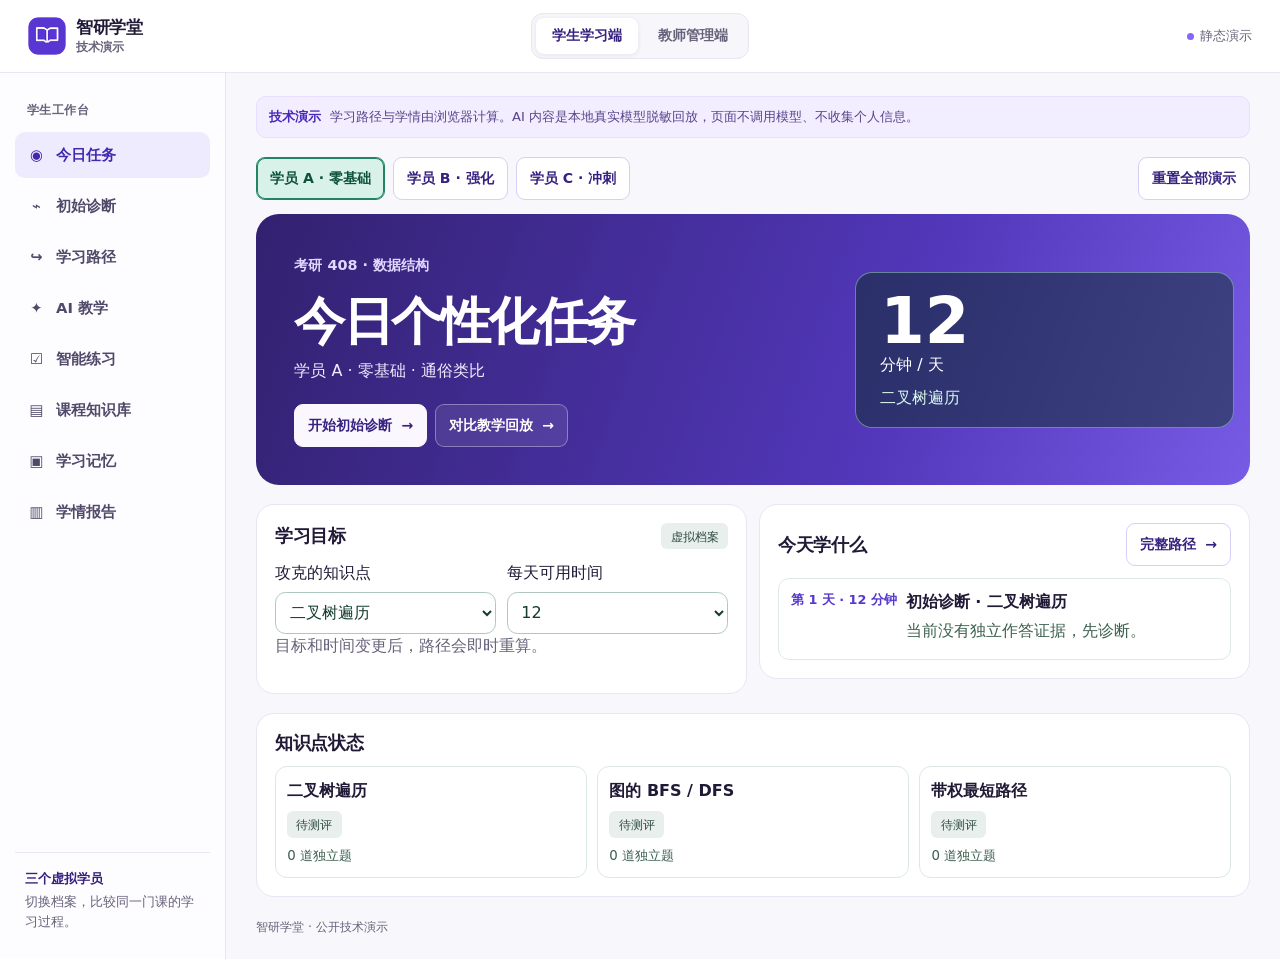
==== site/index.html @ fe3dd20b "Publish interactive personalized tutoring demonstration" ====
<!doctype html>
<html lang="zh-CN">
<head>
  <meta charset="utf-8">
  <meta name="viewport" content="width=device-width,initial-scale=1">
  <meta http-equiv="Content-Security-Policy" content="default-src 'none'; script-src 'self'; style-src 'self'; img-src 'self'; connect-src 'none'; base-uri 'none'; form-action 'none'; object-src 'none'">
  <meta name="description" content="用三个虚拟学员体验个性化学习路径，比较同一道题的本地真实模型回放。">
  <title>智研学堂 · 技术演示</title>
  <link rel="icon" href="./assets/brand.png" type="image/png">
  <link rel="stylesheet" href="./assets/demo.css">
  <script type="module" src="./assets/demo.js"></script>
</head>
<body>
  <a class="skip" href="#workspace">跳到内容</a>
  <header class="topbar">
    <div class="head-inner">
      <a class="identity" href="#today" aria-label="智研学堂演示首页">
        <img src="./assets/brand.png" alt="" width="38" height="38">
        <span><strong>智研学堂</strong><small>技术演示</small></span>
      </a>
      <nav class="role-switch" id="role-switch" aria-label="演示身份">
        <a href="#today">学生学习端</a>
        <a href="#teacher-report">教师管理端</a>
      </nav>
      <span class="static-label"><span></span> 静态演示</span>
    </div>
  </header>
  <div class="app-frame">
    <aside class="sidebar">
      <p class="sidebar-label" id="sidebar-label"></p>
      <nav id="sidebar-links" aria-label="工作台导航"></nav>
      <div class="sidebar-note">
        <strong>三个虚拟学员</strong>
        <p>切换档案，比较同一门课的学习过程。</p>
      </div>
    </aside>
    <main id="workspace" tabindex="-1">
      <div class="demo-notice"><strong>技术演示</strong><span>学习路径与学情由浏览器计算。AI 内容是本地真实模型脱敏回放，页面不调用模型、不收集个人信息。</span></div>
      <div id="view"></div>
      <p class="announcement" id="announcement" aria-live="polite"></p>
      <footer class="workspace-footer">智研学堂 · 公开技术演示</footer>
    </main>
  </div>
  <noscript><p>请启用 JavaScript 查看静态演示交互。</p></noscript>
</body>
</html>
---- site/assets/demo.css ----
:root {
  color-scheme: light;
  --canvas: #f7f7fc;
  --white: #fff;
  --ink: #211a36;
  --muted: #68627a;
  --line: #e9e5f2;
  --brand: #5638ce;
  --dark-brand: #37217f;
  --soft: #efebff;
  --radius: 18px;
  font: 16px/1.55 Inter, "PingFang SC", "Microsoft YaHei UI", "Microsoft YaHei", system-ui, sans-serif;
}
*,*::before,*::after { box-sizing: border-box; }
html { min-height: 100%; }
body { margin: 0; background: var(--canvas); color: var(--ink); }
h1,h2,p,blockquote,ol { margin-top: 0; }
h1,h2 { line-height: 1.22; }
h2 { margin-bottom: 0; font-size: 1.13rem; letter-spacing: -.015em; }
a { color: inherit; text-decoration: none; }
button { font: inherit; cursor: pointer; }
button:disabled { cursor: default; opacity: .58; }
:focus-visible { outline: 3px solid #8264f3; outline-offset: 4px; }
.skip { position: absolute; left: 10px; top: 10px; z-index: 5; transform: translateY(-150%); padding: 10px; background: white; }
.skip:focus { transform: none; }
.topbar { background: var(--white); border-bottom: 1px solid var(--line); }
.head-inner { max-width: 1480px; margin-inline: auto; min-height: 72px; padding: 0 28px; display: grid; grid-template-columns: 1fr auto 1fr; align-items: center; gap: 14px; }
.identity { display: flex; gap: 10px; align-items: center; justify-self: start; white-space: nowrap; }
.identity img { border-radius: 11px; }
.identity strong, .identity small { display: block; line-height: 1.26; }
.identity strong { font-size: 1.08rem; letter-spacing: -.02em; }
.identity small { color: var(--muted); font-size: .75rem; font-weight: 600; margin-top: 2px; }
.role-switch { display: grid; grid-template-columns: 1fr 1fr; gap: 4px; border: 1px solid var(--line); padding: 4px; background: #f7f6fb; border-radius: 12px; }
.role-switch a { padding: 7px 16px; border-radius: 8px; white-space: nowrap; font-size: .88rem; font-weight: 700; color: var(--muted); text-align: center; }
.role-switch a[aria-current] { color: var(--dark-brand); background: white; box-shadow: 0 1px 5px #31206216; }
.static-label { justify-self: end; font-size: .82rem; color: var(--muted); white-space: nowrap; display: flex; align-items: center; gap: 6px; }
.static-label > span { width: 7px; height: 7px; border-radius: 50%; background: #8666f3; }
.app-frame { max-width: 1480px; min-height: calc(100vh - 73px); margin-inline: auto; display: grid; grid-template-columns: 226px minmax(0,1fr); }
.sidebar { background: #fdfcff; border-right: 1px solid var(--line); padding: 27px 15px; display: flex; flex-direction: column; gap: 13px; }
.sidebar-label { padding-inline: 12px; margin: 0; color: var(--muted); font-size: .78rem; letter-spacing: .04em; font-weight: 740; }
.sidebar nav { display: grid; gap: 5px; }
.sidebar nav a { min-height: 46px; padding: 10px 12px; border-radius: 10px; display: flex; align-items: center; gap: 10px; font-size: .92rem; font-weight: 680; color: #514969; }
.sidebar nav a svg { flex: none; }
.sidebar nav a:hover { background: #f5f1ff; }
.sidebar nav a[aria-current] { background: var(--soft); color: #4328ad; }
.sidebar-note { margin-top: auto; border-top: 1px solid var(--line); padding: 16px 10px 0; color: var(--muted); font-size: .8rem; }
.sidebar-note strong { color: var(--dark-brand); }
.sidebar-note p { margin: 3px 0 0; }
main { padding: 23px 30px 16px; min-width: 0; }
main:focus { outline: none; }
.demo-notice { display: flex; align-items: center; gap: 9px; padding: 10px 12px; border: 1px solid #e6dfff; background: #f2edff; border-radius: 10px; color: #56458b; font-size: .82rem; margin-bottom: 19px; }
.demo-notice strong { color: #4929b8; white-space: nowrap; }
.workspace-footer { color: var(--muted); font-size: .78rem; padding-block: 20px 6px; }
.announcement { position: absolute; width: 1px; height: 1px; margin: -1px; overflow: hidden; clip-path: inset(50%); }

.course-hero { position: relative; isolation: isolate; overflow: hidden; display: grid; grid-template-columns: minmax(0,1.48fr) minmax(0,1fr); align-items: center; min-height: 280px; border-radius: 23px; background: linear-gradient(110deg,#32216f,#5237ba 64%,#775be5); color: white; }
.hero-content { padding: clamp(22px,3vw,42px); z-index: 1; }
.hero-label { display: inline-flex; align-items: center; gap: 7px; color: #e1d7ff; font-weight: 700; font-size: .9rem; }
.course-hero h1 { font-size: clamp(2.35rem,4vw,4.3rem); letter-spacing: -.05em; margin: 12px 0 7px; }
.course-hero p { margin-bottom: 20px; color: #f1ecff; max-width: 32rem; }
.hero-art { min-height: 270px; display: grid; place-items: center; position: relative; }
.hero-ring { width: 330px; height: 330px; border-radius: 50%; border: 1px solid #eedfff4f; box-shadow: 0 0 0 28px #fff1, 0 0 0 61px #fff1; transform: translate(18px, 2px); position: absolute; }
.book-cover,.book-shadow { position: absolute; width: 151px; height: 181px; border-radius: 17px; transform: rotate(-10deg); }
.book-shadow { transform: translate(13px, 10px) rotate(10deg); background: #c6b6ff8c; box-shadow: 0 13px 38px #2b18663b; }
.book-cover { background: linear-gradient(152deg,#fff,#e7ddff); color: #4d33ba; padding: 21px 16px; border: 1px solid #fff; display: grid; align-content: center; gap: 8px; box-shadow: 0 16px 36px #2c17655c; }
.book-mark { display: grid; place-items: center; width: 53px; height: 53px; border-radius: 13px; background: #d4c6ff; margin-bottom: 5px; }
.book-cover i { display: block; background: #ab96f0; width: 83%; height: 5px; border-radius: 6px; }
.book-cover i:nth-of-type(2) { width: 70%; }.book-cover i:nth-of-type(3) { width: 48%; }
.float-check { display: grid; place-items: center; position: absolute; top: 61%; right: 17%; width: 42px; height: 42px; border-radius: 12px; color: #3b249e; background: #f0e9ff; box-shadow: 0 4px 22px #23135050; transform: rotate(11deg); }
.actions { display: flex; flex-wrap: wrap; gap: 8px; margin-top: 15px; }
.button { display: inline-flex; align-items: center; justify-content: center; gap: 9px; padding: 9px 13px; min-height: 43px; border: 1px solid transparent; border-radius: 9px; font-weight: 730; font-size: .88rem; line-height: 1.36; text-align: center; }
.button svg { flex: none; }
.primary { background: var(--brand); color: white; }
.primary:hover:not(:disabled) { background: var(--dark-brand); }
.secondary { background: white; color: var(--dark-brand); border-color: #d9cef7; }
.secondary:hover,.complete,.hero-primary { background: var(--soft); color: var(--dark-brand); }
.complete { border-color: #cfc0ff; }
.hero-primary { background: #faf7ff; border-color: #faf7ff; }
.hero-primary:hover { background: #e5dbff; }
.hero-light { background: #ffffff16; border-color: #ffffff56; color: white; }
.hero-light:hover { background: #ffffff30; }

.section { margin-top: 19px; }
.section-head { display: flex; align-items: center; justify-content: space-between; gap: 9px; margin-bottom: 12px; }
.feature-grid { display: grid; grid-template-columns: repeat(4,minmax(0,1fr)); gap: 11px; }
.card { min-width: 0; background: white; border: 1px solid var(--line); border-radius: var(--radius); }
.feature { padding: 15px; min-height: 150px; position: relative; }
.feature:hover { border-color: #c9b7ff; box-shadow: 0 6px 18px #48249912; }
.feature > strong { display: block; margin-top: 9px; font-size: 1rem; }
.feature p { margin: 5px 0 0; color: var(--muted); font-size: .82rem; }
.tile-icon { width: 40px; height: 40px; display: inline-grid; place-items: center; background: var(--soft); color: var(--brand); border-radius: 10px; flex: none; }
.feature-arrow { position: absolute; top: 20px; right: 15px; color: var(--brand); }
.dashboard-grid,.split { display: grid; grid-template-columns: repeat(2,minmax(0,1fr)); gap: 12px; align-items: start; }
.dashboard-grid { align-items: stretch; }
.padded { padding: 18px; }
.text-link { color: var(--brand); display: inline-flex; gap: 6px; align-items: center; font-size: .83rem; font-weight: 720; }
.inline-row { display: flex; align-items: center; min-width: 0; gap: 9px; }
.inline-row strong { display: block; overflow-wrap: anywhere; }
.inline-row p { margin: 3px 0 0; color: var(--muted); font-size: .81rem; }
.progress-row { display: flex; justify-content: space-between; align-items: center; margin: 12px 0 8px; color: var(--brand); }
.progress-row strong span { color: var(--muted); font-weight: 600; }
progress { width: 100%; height: 8px; border: 0; display: block; border-radius: 5px; background: #eee9f8; color: #6543d8; overflow: hidden; }
progress::-webkit-progress-bar { background: #eee9f8; }
progress::-webkit-progress-value { background: #6543d8; border-radius: 5px; }
progress::-moz-progress-bar { background: #6543d8; border-radius: 5px; }
.page-heading { padding: 3px 0 13px; }
.page-heading h1 { color: var(--ink); font-size: clamp(1.9rem,3.5vw,2.9rem); margin: 5px 0 7px; letter-spacing: -.045em; }
.page-heading p { color: var(--muted); margin-bottom: 4px; }
.kicker { font-size: .79rem; font-weight: 740; color: #5334bf; }
.sample-tag { white-space: nowrap; background: var(--soft); color: #4a32a1; border-radius: 6px; font-size: .75rem; padding: 2px 7px; font-weight: 700; }
.list { display: grid; gap: 6px; }
.list-row { display: grid; grid-template-columns: auto minmax(0,1fr) auto; align-items: center; gap: 9px; width: 100%; padding: 8px 9px; border: 1px solid var(--line); border-radius: 10px; background: white; color: var(--ink); text-align: left; }
.list-row:hover,.list-row[aria-pressed=true],.choice:hover:not(:disabled),.choice[aria-pressed=true] { background: #f7f3ff; border-color: #c9b7ff; }
.list-row small { display: block; color: var(--muted); font-size: .76rem; }
.list-row > svg { color: var(--brand); }
.section-title { margin-top: 12px; }
.muted { color: var(--muted); }
blockquote { color: #443969; background: #f6f2ff; border-left: 3px solid #b6a2f5; margin-inline: 0; padding: 12px; border-radius: 0 8px 8px 0; }
.question { background: var(--soft); padding: 11px 12px; border-radius: 9px; font-weight: 700; }
.answer { white-space: pre-wrap; }
.source { border-radius: 9px; border: 1px solid var(--line); padding: 9px; }
.source summary { cursor: pointer; color: var(--dark-brand); font-weight: 650; }
.source summary svg { vertical-align: middle; }
.source blockquote { margin-block: 8px 0; }
.exercise-card { max-width: 800px; }
.choices { display: grid; gap: 7px; margin-bottom: 15px; }
.choice { width: 100%; display: flex; gap: 10px; align-items: center; color: var(--ink); text-align: left; padding: 8px 10px; background: white; border: 1px solid var(--line); border-radius: 9px; }
.choice span { border-radius: 6px; background: var(--soft); color: var(--dark-brand); font-weight: 700; width: 29px; height: 28px; display: grid; place-items: center; flex: none; }
.result { border-radius: 9px; padding: 11px 13px; }
.result.correct { background: #e6f7ef; color: #1a604e; }
.result.incorrect { background: #fff1f0; color: #923a47; }
.result p { margin: 4px 0 0; }
.schedule { list-style: none; padding: 0; margin-bottom: 0; }
.schedule li { display: grid; align-items: center; grid-template-columns: 68px minmax(0,1fr) auto; gap: 13px; padding: 11px 0; border-bottom: 1px solid var(--line); }
.schedule li:last-child { border: 0; }
.schedule p { color: var(--muted); margin: 3px 0 0; font-size: .85rem; }
.day { font-size: .8rem; font-weight: 720; color: var(--brand); }
.metric-grid { display: grid; grid-template-columns: repeat(3,minmax(0,1fr)); gap: 11px; }
.metric { display: grid; gap: 5px; padding: 17px; }
.metric > span { color: var(--muted); font-size: .86rem; }
.metric > strong { color: var(--dark-brand); font-size: clamp(1.65rem,3vw,2.35rem); line-height: 1.15; }
.metric > small { color: var(--muted); font-size: .76rem; }
.report-list > div { display: grid; grid-template-columns: minmax(105px, .7fr) minmax(40px, 1fr) auto; align-items: center; gap: 13px; padding: 9px 0; font-size: .89rem; }
.report-list small { display: block; color: var(--muted); }
.report-list strong { color: var(--brand); font-size: .8rem; white-space: nowrap; }
.teacher-course,.teacher-row { display: grid; grid-template-columns: minmax(0,1fr) auto; align-items: center; gap: 10px; }
.teacher-row { grid-template-columns: minmax(0,1fr) auto auto; padding: 9px 0; border-bottom: 1px solid var(--line); }
.teacher-row:last-child { border: 0; }
.row-status { color: var(--muted); font-size: .77rem; white-space: nowrap; }
.row-status.live { color: #28634e; }

@media (max-width: 1060px) {
  .app-frame { grid-template-columns: 179px minmax(0,1fr); }
  main { padding-inline: 21px; }
}
@media (max-width: 770px) {
  .head-inner { padding-inline: 15px; min-height: 63px; }
  .app-frame { grid-template-columns: minmax(0,1fr); }
  .sidebar { border-right: 0; border-bottom: 1px solid var(--line); padding: 7px 10px; }
  .sidebar-label,.sidebar-note { display: none; }
  .sidebar nav { display: flex; gap: 3px; overflow-x: auto; padding: 2px 0; scrollbar-width: thin; }
  .sidebar nav a { white-space: nowrap; font-size: .82rem; min-height: 41px; padding: 7px 9px; }
  .sidebar nav a svg { width: 16px; height: 16px; }
  main { padding: 12px; }
  .course-hero { min-height: 239px; }
  .hero-art { scale: .83; }
  .feature-grid { grid-template-columns: repeat(2,minmax(0,1fr)); gap: 8px; }
}
@media (max-width: 500px) {
  .head-inner { grid-template-columns: minmax(0,1fr) auto; gap: 8px; padding-block: 8px; }
  .identity img { height: 31px; width: 31px; }
  .identity { gap: 6px; }
  .identity strong { font-size: .91rem; }
  .identity small { font-size: .65rem; }
  .role-switch a { font-size: .74rem; padding: 7px; }
  .static-label { display: none; }
  .demo-notice { align-items: start; gap: 6px; font-size: .75rem; margin-bottom: 11px; }
  .course-hero { grid-template-columns: minmax(0,1fr); min-height: 0; }
  .hero-content { padding: 18px; }
  .hero-art { display: none; }
  .course-hero h1 { margin-top: 8px; }
  .course-hero p { font-size: .88rem; margin-bottom: 12px; }
  .button { font-size: .79rem; padding: 8px 10px; }
  .dashboard-grid,.split { grid-template-columns: minmax(0,1fr); }
  .padded,.feature,.metric { padding: 12px; }
  .feature { min-height: 135px; }
  .feature-arrow { top: 15px; right: 12px; }
  .teacher-row { grid-template-columns: minmax(0,1fr) auto; align-items: start; }
  .teacher-row .inline-row { grid-row: span 2; }
  .teacher-row .button { grid-column: 2; }
  .teacher-row .row-status { text-align: right; }
  .schedule li { grid-template-columns: 52px minmax(0,1fr) auto; gap: 6px; }
  .schedule p { font-size: .77rem; }
  .report-list > div { gap: 8px; font-size: .8rem; }
}
.persona-bar { display: flex; align-items: center; flex-wrap: wrap; gap: 8px; margin-bottom: 14px; }
.persona-bar button:last-child { margin-inline-start: auto; }
.button[aria-pressed=true] { border-color: #238464; background: #d9f2e9; color: #0d513c; box-shadow: inset 0 0 0 1px #238464; }
.personal-hero { min-height: 240px; gap: 15px; }
.hero-summary { z-index: 1; align-self: center; margin-inline-end: 4%; padding: 1rem 1.5rem; border: 1px solid #9ed6c286; border-radius: 17px; background: #092c2380; color: white; }
.hero-summary strong { display: block; font-size: clamp(2rem, 9vw, 4rem); line-height: 1; }
.hero-summary p { margin: .5rem 0 0; color: #daf8ed; }
.goal-fields, .topic-grid { display: grid; grid-template-columns: repeat(auto-fit, minmax(130px, 1fr)); gap: .65rem; }
.goal-fields label { display: grid; gap: .35rem; }
.goal-fields select { width: 100%; padding: .6rem; border-radius: .65rem; border: 1px solid #aec8bf; background: white; color: #143c30; font: inherit; }
.topic-grid { margin-top: .8rem; }
.topic-grid > div { display: grid; gap: .5rem; padding: .7rem; border: 1px solid #dbe9e3; border-radius: .75rem; }
.topic-grid small { color: #3b5f50; }
.topic-state { display: inline-block; width: fit-content; border-radius: 6px; padding: .21rem .58rem; font-size: .78rem; color: #304d42; background: #e8efec; }
.topic-state.review { background: #fce6da; color: #752e1b; }
.topic-state.verify { background: #fcf0ce; color: #5e4505; }
.topic-state.ready { background: #d9f4e9; color: #0b563c; }
.adaptive-list { list-style: none; margin: .7rem 0 0; padding: 0; display: grid; gap: .55rem; }
.adaptive-list li { display: flex; gap: .55rem; align-items: flex-start; padding: .65rem .75rem; border: 1px solid #deebe5; border-radius: .68rem; }
.adaptive-list p, .graph-explain p { margin: .3rem 0; color: #3d6151; }
.adaptive-list .day { white-space: nowrap; }
.replay-strategy { font-weight: 700; color: #1c6450; }
.wide-table { overflow-x: auto; max-width: 100%; }
.wide-table table { min-width: 550px; width: 100%; border-collapse: collapse; }
.wide-table th, .wide-table td { text-align: left; padding: .78rem .65rem; border-bottom: 1px solid #e0ebe6; }
.link-stack { display: flex; flex-wrap: wrap; gap: .45rem; }
.graph-layout { display: flex; align-items: center; justify-content: space-around; flex-wrap: wrap; gap: 1rem; padding: .9rem 0; }
.study-graph { width: min(100%, 360px); max-height: 230px; }
.study-graph circle { fill: white; stroke: #5a7c6f; stroke-width: 2; }
.study-graph line { stroke: #658a7a; stroke-width: 2; }
.study-graph text { fill: #1d4837; font-size: 14px; font-weight: 700; }
.study-graph .visited circle { fill: #a1e5c6; stroke: #167453; }
.nav-symbol { width: 19px; text-align: center; font-weight: 700; }
.memory-insight { margin: .75rem 0; padding: .65rem; background: #fdf7f1; border-radius: .65rem; }
.memory-insight ul { margin: .5rem 0 0; padding-inline-start: 1.25rem; }
@media (max-width: 550px) {
  .persona-bar button:last-child { margin-inline-start: 0; }
  .personal-hero { min-height: 0; }
  .hero-summary { margin: 0 1rem 1rem; padding: .65rem .85rem; }
  .hero-summary strong { display: inline; margin-inline-end: .4rem; }
  .adaptive-list li { flex-wrap: wrap; }
}
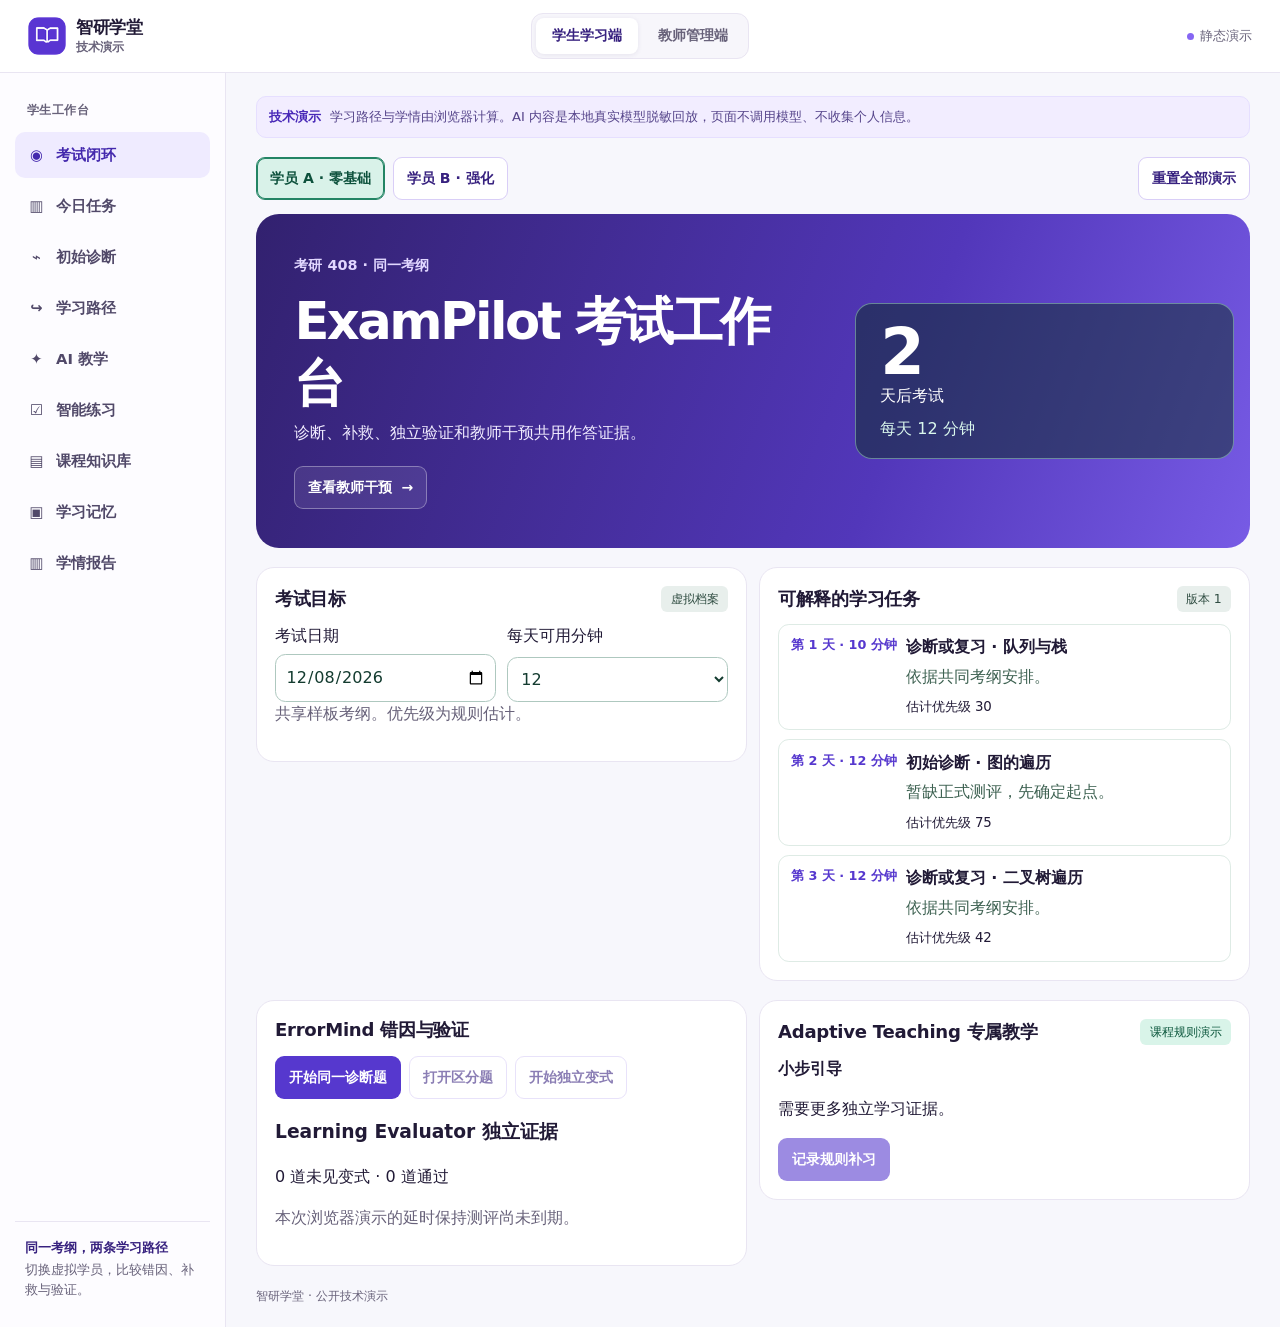
==== commit 2bc55830: "Show the interactive ExamPilot loop with verified replays" ====
--- a/site/index.html
+++ b/site/index.html
@@ -14,13 +14,13 @@
   <a class="skip" href="#workspace">跳到内容</a>
   <header class="topbar">
     <div class="head-inner">
-      <a class="identity" href="#today" aria-label="智研学堂演示首页">
+      <a class="identity" href="#exam" aria-label="智研学堂演示首页">
         <img src="./assets/brand.png" alt="" width="38" height="38">
         <span><strong>智研学堂</strong><small>技术演示</small></span>
       </a>
       <nav class="role-switch" id="role-switch" aria-label="演示身份">
-        <a href="#today">学生学习端</a>
-        <a href="#teacher-report">教师管理端</a>
+        <a href="#exam">学生学习端</a>
+        <a href="#teacher-exam">教师管理端</a>
       </nav>
       <span class="static-label"><span></span> 静态演示</span>
     </div>
@@ -30,8 +30,8 @@
       <p class="sidebar-label" id="sidebar-label"></p>
       <nav id="sidebar-links" aria-label="工作台导航"></nav>
       <div class="sidebar-note">
-        <strong>三个虚拟学员</strong>
-        <p>切换档案，比较同一门课的学习过程。</p>
+        <strong>同一考纲，两条学习路径</strong>
+        <p>切换虚拟学员，比较错因、补救与验证。</p>
       </div>
     </aside>
     <main id="workspace" tabindex="-1">
--- a/site/assets/demo.css
+++ b/site/assets/demo.css
@@ -235,3 +235,7 @@
   .hero-summary strong { display: inline; margin-inline-end: .4rem; }
   .adaptive-list li { flex-wrap: wrap; }
 }
+.goal-fields input[type=date] { width: 100%; padding: .6rem; border-radius: .65rem; border: 1px solid #aec8bf; background: white; color: #143c30; font: inherit; }
+.exam-question .choices { display: grid; margin-bottom: .75rem; }
+.exam-question .choices button { justify-content: flex-start; text-align: left; }
+.exam-hero .hero-content { max-width: 52rem; }
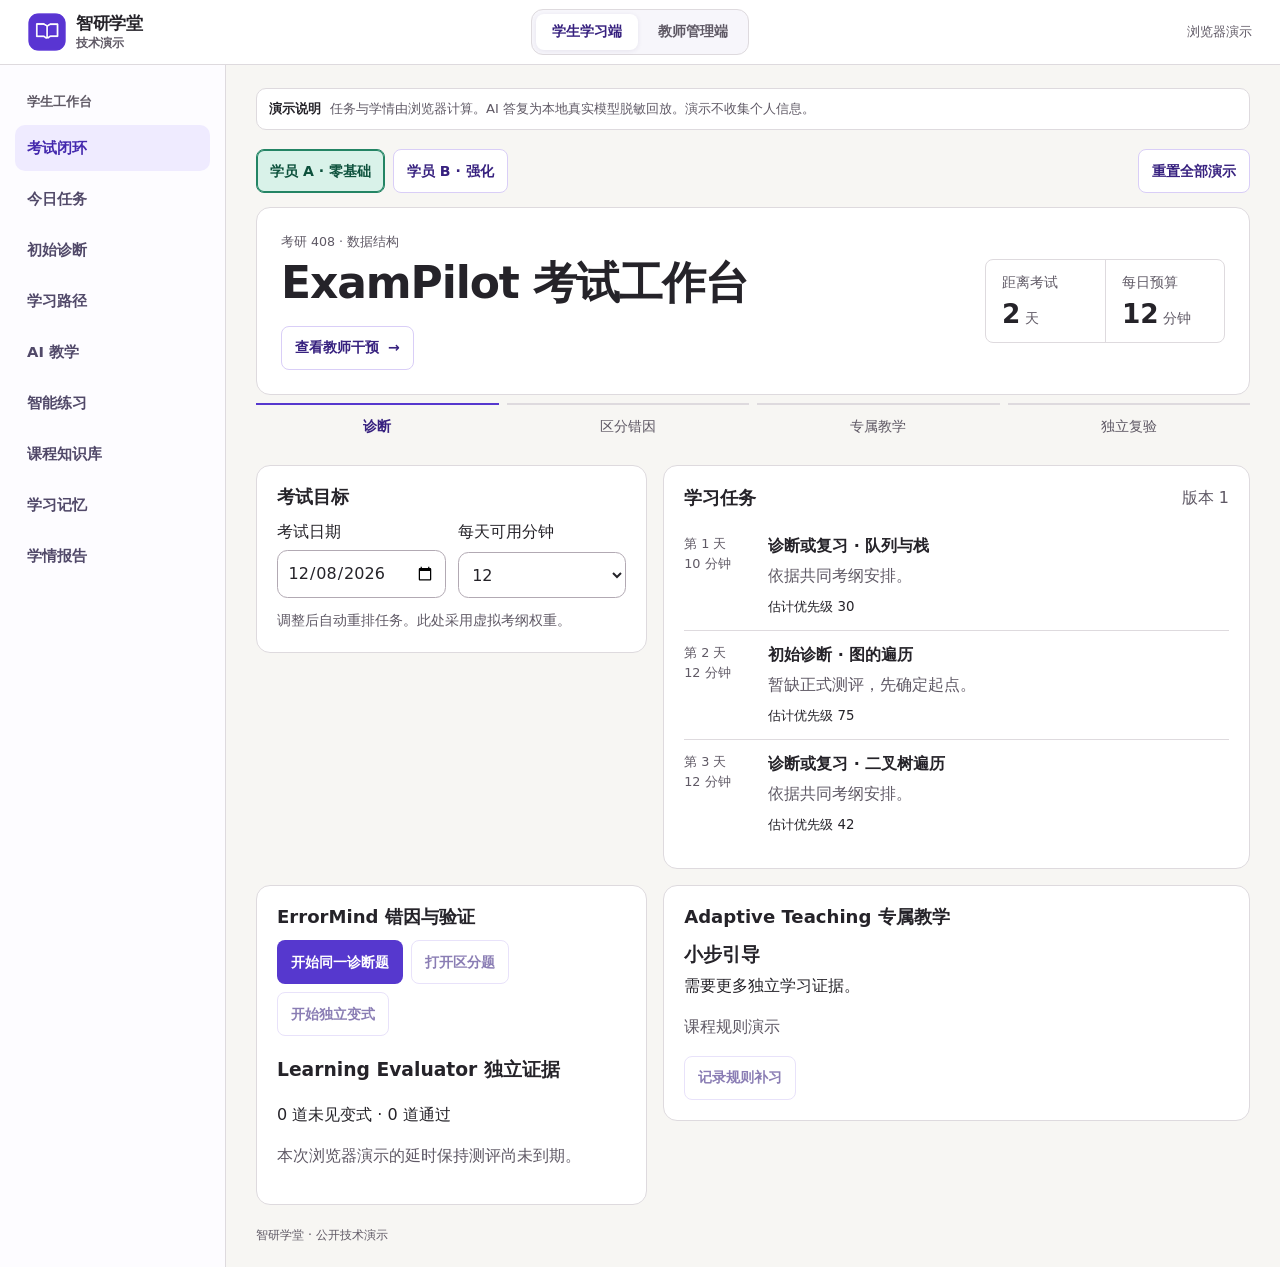
==== commit b3aa33a9: "Guide learners through the public ExamPilot demo" ====
--- a/site/index.html
+++ b/site/index.html
@@ -4,7 +4,7 @@
   <meta charset="utf-8">
   <meta name="viewport" content="width=device-width,initial-scale=1">
   <meta http-equiv="Content-Security-Policy" content="default-src 'none'; script-src 'self'; style-src 'self'; img-src 'self'; connect-src 'none'; base-uri 'none'; form-action 'none'; object-src 'none'">
-  <meta name="description" content="用三个虚拟学员体验个性化学习路径，比较同一道题的本地真实模型回放。">
+  <meta name="description" content="用两位虚拟学员体验考研 408：按考期排任务、诊断错因、独立复验，并查看本地模型回放。">
   <title>智研学堂 · 技术演示</title>
   <link rel="icon" href="./assets/brand.png" type="image/png">
   <link rel="stylesheet" href="./assets/demo.css">
@@ -22,20 +22,16 @@
         <a href="#exam">学生学习端</a>
         <a href="#teacher-exam">教师管理端</a>
       </nav>
-      <span class="static-label"><span></span> 静态演示</span>
+      <span class="static-label">浏览器演示</span>
     </div>
   </header>
   <div class="app-frame">
     <aside class="sidebar">
       <p class="sidebar-label" id="sidebar-label"></p>
       <nav id="sidebar-links" aria-label="工作台导航"></nav>
-      <div class="sidebar-note">
-        <strong>同一考纲，两条学习路径</strong>
-        <p>切换虚拟学员，比较错因、补救与验证。</p>
-      </div>
     </aside>
     <main id="workspace" tabindex="-1">
-      <div class="demo-notice"><strong>技术演示</strong><span>学习路径与学情由浏览器计算。AI 内容是本地真实模型脱敏回放，页面不调用模型、不收集个人信息。</span></div>
+      <div class="demo-notice"><strong>演示说明</strong><span>任务与学情由浏览器计算。AI 答复为本地真实模型脱敏回放。演示不收集个人信息。</span></div>
       <div id="view"></div>
       <p class="announcement" id="announcement" aria-live="polite"></p>
       <footer class="workspace-footer">智研学堂 · 公开技术演示</footer>
--- a/site/assets/demo.css
+++ b/site/assets/demo.css
@@ -1,14 +1,14 @@
 :root {
   color-scheme: light;
-  --canvas: #f7f7fc;
+  --canvas: #f7f6f3;
   --white: #fff;
-  --ink: #211a36;
-  --muted: #68627a;
-  --line: #e9e5f2;
+  --ink: #252329;
+  --muted: #5f5965;
+  --line: #dedade;
   --brand: #5638ce;
   --dark-brand: #37217f;
   --soft: #efebff;
-  --radius: 18px;
+  --radius: 14px;
   font: 16px/1.55 Inter, "PingFang SC", "Microsoft YaHei UI", "Microsoft YaHei", system-ui, sans-serif;
 }
 *,*::before,*::after { box-sizing: border-box; }
@@ -24,7 +24,7 @@
 .skip { position: absolute; left: 10px; top: 10px; z-index: 5; transform: translateY(-150%); padding: 10px; background: white; }
 .skip:focus { transform: none; }
 .topbar { background: var(--white); border-bottom: 1px solid var(--line); }
-.head-inner { max-width: 1480px; margin-inline: auto; min-height: 72px; padding: 0 28px; display: grid; grid-template-columns: 1fr auto 1fr; align-items: center; gap: 14px; }
+.head-inner { max-width: 1480px; margin-inline: auto; min-height: 64px; padding: 0 28px; display: grid; grid-template-columns: 1fr auto 1fr; align-items: center; gap: 14px; }
 .identity { display: flex; gap: 10px; align-items: center; justify-self: start; white-space: nowrap; }
 .identity img { border-radius: 11px; }
 .identity strong, .identity small { display: block; line-height: 1.26; }
@@ -34,18 +34,14 @@
 .role-switch a { padding: 7px 16px; border-radius: 8px; white-space: nowrap; font-size: .88rem; font-weight: 700; color: var(--muted); text-align: center; }
 .role-switch a[aria-current] { color: var(--dark-brand); background: white; box-shadow: 0 1px 5px #31206216; }
 .static-label { justify-self: end; font-size: .82rem; color: var(--muted); white-space: nowrap; display: flex; align-items: center; gap: 6px; }
-.static-label > span { width: 7px; height: 7px; border-radius: 50%; background: #8666f3; }
-.app-frame { max-width: 1480px; min-height: calc(100vh - 73px); margin-inline: auto; display: grid; grid-template-columns: 226px minmax(0,1fr); }
+.app-frame { max-width: 1480px; min-height: calc(100vh - 65px); margin-inline: auto; display: grid; grid-template-columns: 226px minmax(0,1fr); }
 .sidebar { background: #fdfcff; border-right: 1px solid var(--line); padding: 27px 15px; display: flex; flex-direction: column; gap: 13px; }
-.sidebar-label { padding-inline: 12px; margin: 0; color: var(--muted); font-size: .78rem; letter-spacing: .04em; font-weight: 740; }
+.sidebar-label { padding-inline: 12px; margin: 0; color: var(--muted); font-size: .82rem; font-weight: 600; }
 .sidebar nav { display: grid; gap: 5px; }
 .sidebar nav a { min-height: 46px; padding: 10px 12px; border-radius: 10px; display: flex; align-items: center; gap: 10px; font-size: .92rem; font-weight: 680; color: #514969; }
 .sidebar nav a svg { flex: none; }
 .sidebar nav a:hover { background: #f5f1ff; }
 .sidebar nav a[aria-current] { background: var(--soft); color: #4328ad; }
-.sidebar-note { margin-top: auto; border-top: 1px solid var(--line); padding: 16px 10px 0; color: var(--muted); font-size: .8rem; }
-.sidebar-note strong { color: var(--dark-brand); }
-.sidebar-note p { margin: 3px 0 0; }
 main { padding: 23px 30px 16px; min-width: 0; }
 main:focus { outline: none; }
 .demo-notice { display: flex; align-items: center; gap: 9px; padding: 10px 12px; border: 1px solid #e6dfff; background: #f2edff; border-radius: 10px; color: #56458b; font-size: .82rem; margin-bottom: 19px; }
@@ -68,7 +64,7 @@
 .book-cover i:nth-of-type(2) { width: 70%; }.book-cover i:nth-of-type(3) { width: 48%; }
 .float-check { display: grid; place-items: center; position: absolute; top: 61%; right: 17%; width: 42px; height: 42px; border-radius: 12px; color: #3b249e; background: #f0e9ff; box-shadow: 0 4px 22px #23135050; transform: rotate(11deg); }
 .actions { display: flex; flex-wrap: wrap; gap: 8px; margin-top: 15px; }
-.button { display: inline-flex; align-items: center; justify-content: center; gap: 9px; padding: 9px 13px; min-height: 43px; border: 1px solid transparent; border-radius: 9px; font-weight: 730; font-size: .88rem; line-height: 1.36; text-align: center; }
+.button { display: inline-flex; align-items: center; justify-content: center; gap: 9px; padding: 9px 13px; min-height: 43px; border: 1px solid transparent; border-radius: 8px; font-weight: 600; font-size: .88rem; line-height: 1.36; text-align: center; }
 .button svg { flex: none; }
 .primary { background: var(--brand); color: white; }
 .primary:hover:not(:disabled) { background: var(--dark-brand); }
@@ -157,7 +153,7 @@
   .head-inner { padding-inline: 15px; min-height: 63px; }
   .app-frame { grid-template-columns: minmax(0,1fr); }
   .sidebar { border-right: 0; border-bottom: 1px solid var(--line); padding: 7px 10px; }
-  .sidebar-label,.sidebar-note { display: none; }
+  .sidebar-label { display: none; }
   .sidebar nav { display: flex; gap: 3px; overflow-x: auto; padding: 2px 0; scrollbar-width: thin; }
   .sidebar nav a { white-space: nowrap; font-size: .82rem; min-height: 41px; padding: 7px 9px; }
   .sidebar nav a svg { width: 16px; height: 16px; }
@@ -225,7 +221,6 @@
 .study-graph line { stroke: #658a7a; stroke-width: 2; }
 .study-graph text { fill: #1d4837; font-size: 14px; font-weight: 700; }
 .study-graph .visited circle { fill: #a1e5c6; stroke: #167453; }
-.nav-symbol { width: 19px; text-align: center; font-weight: 700; }
 .memory-insight { margin: .75rem 0; padding: .65rem; background: #fdf7f1; border-radius: .65rem; }
 .memory-insight ul { margin: .5rem 0 0; padding-inline-start: 1.25rem; }
 @media (max-width: 550px) {
@@ -238,4 +233,52 @@
 .goal-fields input[type=date] { width: 100%; padding: .6rem; border-radius: .65rem; border: 1px solid #aec8bf; background: white; color: #143c30; font: inherit; }
 .exam-question .choices { display: grid; margin-bottom: .75rem; }
 .exam-question .choices button { justify-content: flex-start; text-align: left; }
-.exam-hero .hero-content { max-width: 52rem; }
+
+.exam-header {
+  display: flex; align-items: center; justify-content: space-between; gap: 24px;
+  padding: 24px; background: var(--white); border: 1px solid var(--line); border-radius: var(--radius);
+}
+.exam-header .kicker { color: var(--muted); margin-bottom: 4px; font-weight: 500; }
+.exam-header h1 { margin: 0 0 16px; font-size: clamp(1.75rem, 3.5vw, 2.75rem); font-weight: 600; letter-spacing: -.025em; }
+.exam-metrics {
+  display: grid; grid-auto-flow: column; grid-auto-columns: minmax(0, 1fr);
+  margin: 0; padding: 0; border: 1px solid var(--line); border-radius: 8px;
+  min-width: min(100%, 240px); font-variant-numeric: tabular-nums;
+}
+.exam-metrics > div { padding: 12px 16px; }
+.exam-metrics > div + div { border-inline-start: 1px solid var(--line); }
+.exam-metrics dt { color: var(--muted); font-size: .875rem; }
+.exam-metrics dd { margin: 4px 0 0; font-weight: 600; color: var(--ink); font-size: 1.65rem; line-height: 1.2; }
+.exam-metrics dd small { font-size: .85rem; font-weight: 500; color: var(--muted); }
+.exam-steps { display: grid; grid-template-columns: repeat(4, minmax(0, 1fr)); list-style: none; margin: 8px 0 0; padding: 0; gap: 8px; }
+.exam-steps li { display: grid; place-items: center; min-height: 44px; text-align: center; font-size: .875rem; color: var(--muted); border-block-start: 2px solid var(--line); }
+.exam-steps button { width: 100%; min-height: 44px; padding: 4px; border: 0; background: transparent; color: inherit; font: inherit; }
+.exam-steps button:hover { background: var(--soft); }
+.exam-steps li[aria-current="step"] { border-color: var(--brand); color: var(--dark-brand); font-weight: 600; }
+.exam-grid { grid-template-columns: minmax(0, .8fr) minmax(0, 1.2fr); gap: 16px; margin-top: 16px; }
+.exam-grid .padded, .teacher-queue .padded { padding: 20px; }
+.exam-grid h2, .teacher-queue h2 { font-weight: 600; letter-spacing: 0; }
+.exam-grid .goal-fields { grid-template-columns: repeat(auto-fit, minmax(min(100%, 150px), 1fr)); gap: 12px; }
+.exam-grid .goal-fields input, .exam-grid .goal-fields select { min-width: 0; min-height: 44px; border-color: #b2a9b3; color: var(--ink); }
+.exam-note { margin: 12px 0 0; font-size: .875rem; }
+.exam-plan .adaptive-list { margin-top: 0; gap: 0; }
+.exam-plan .adaptive-list li { display: grid; grid-template-columns: 72px minmax(0, 1fr); gap: 12px; padding: 12px 0; border: 0; border-radius: 0; }
+.exam-plan .adaptive-list li + li { border-block-start: 1px solid var(--line); }
+.exam-plan .adaptive-list .day { color: var(--muted); font-weight: 500; font-variant-numeric: tabular-nums; }
+.exam-plan .adaptive-list p { color: var(--muted); }
+.exam-assessment .actions { margin-block: 12px 16px; }
+.exam-teaching .exam-strategy { margin: 12px 0 4px; font-weight: 600; font-size: 1.2rem; }
+.exam-grid .button, .exam-header .button, .persona-bar .button, .teacher-queue .button { min-height: 44px; }
+.teacher-metrics { margin: 0 0 16px; background: var(--white); }
+.demo-notice { background: var(--white); border-color: var(--line); color: var(--muted); }
+.demo-notice strong { color: var(--ink); }
+@media (max-width: 760px) {
+  .exam-grid { grid-template-columns: 1fr; }
+}
+@media (max-width: 500px) {
+  .exam-header { align-items: stretch; flex-direction: column; gap: 16px; padding: 16px; }
+  .exam-grid .padded, .teacher-queue .padded { padding: 16px; }
+  .exam-metrics > div { padding: 8px 12px; }
+  .exam-steps { gap: 4px; }
+  .exam-steps li { font-size: .8rem; }
+}
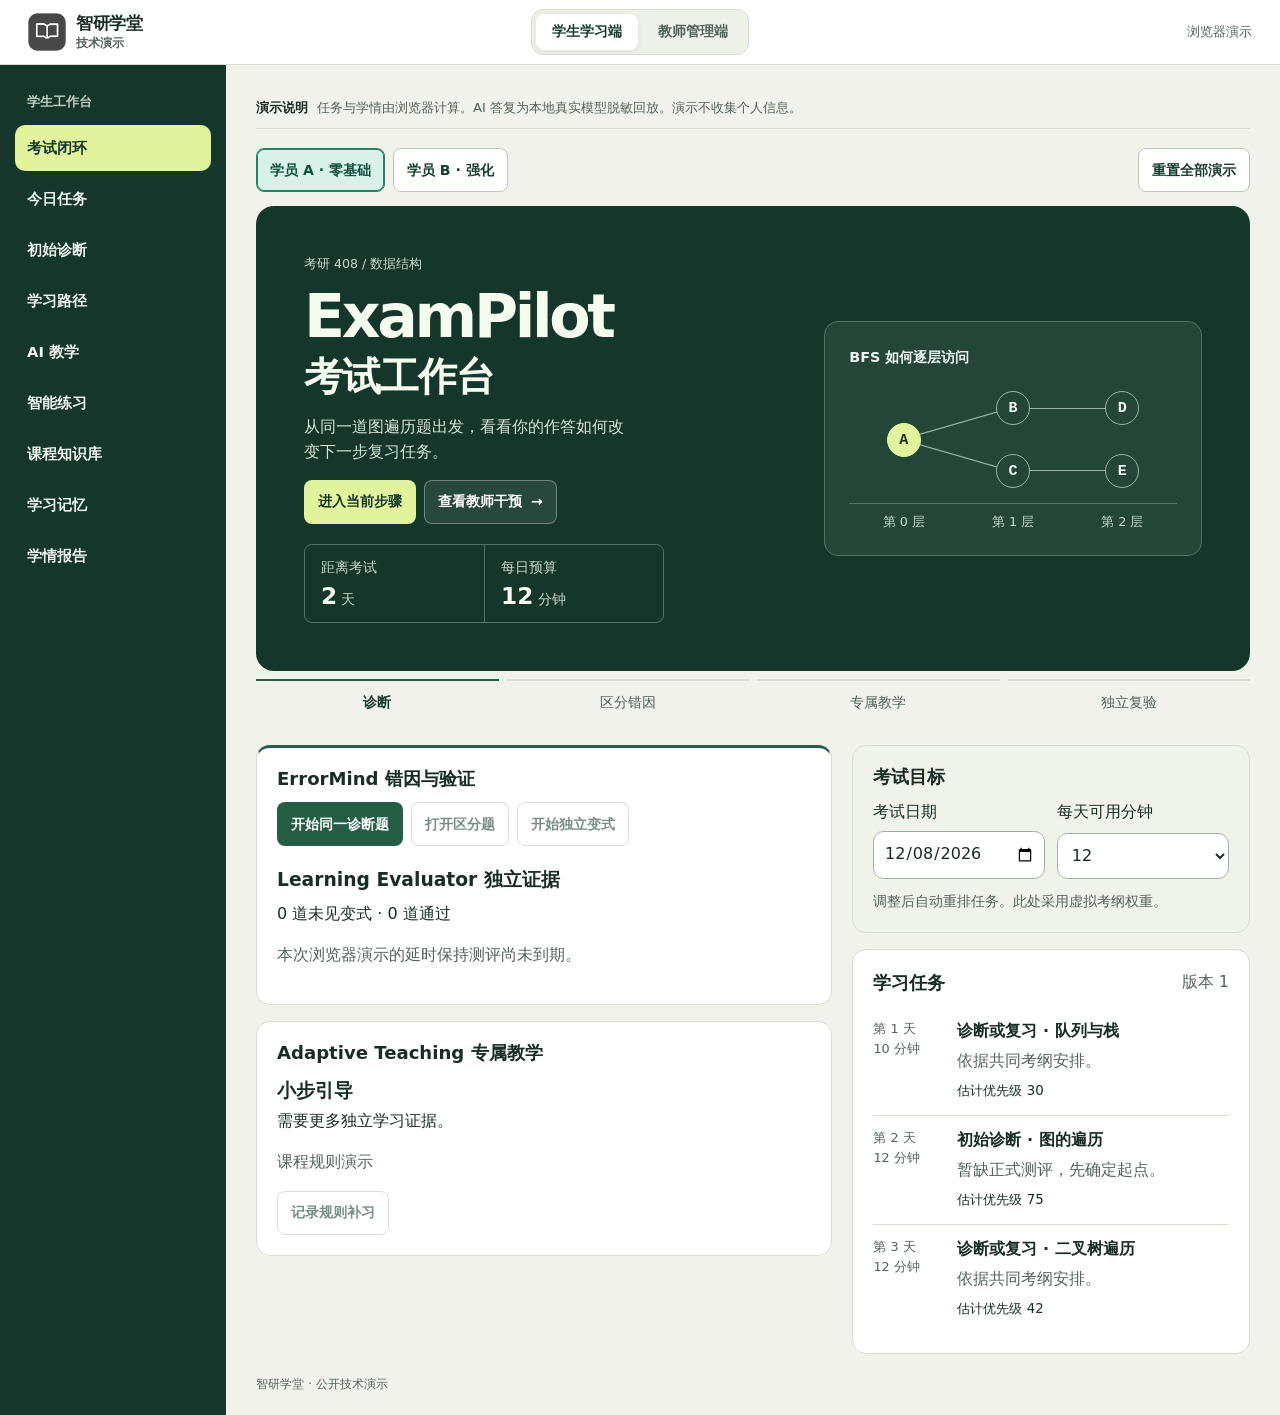
==== commit 1819b536: "Redesign the public Zhiyan examination workspace" ====
--- a/site/index.html
+++ b/site/index.html
@@ -7,8 +7,8 @@
   <meta name="description" content="用两位虚拟学员体验考研 408：按考期排任务、诊断错因、独立复验，并查看本地模型回放。">
   <title>智研学堂 · 技术演示</title>
   <link rel="icon" href="./assets/brand.png" type="image/png">
-  <link rel="stylesheet" href="./assets/demo.css">
-  <script type="module" src="./assets/demo.js"></script>
+  <link rel="stylesheet" href="./assets/demo.css?v=visual-1">
+  <script type="module" src="./assets/demo.js?v=visual-1"></script>
 </head>
 <body>
   <a class="skip" href="#workspace">跳到内容</a>
--- a/site/assets/demo.css
+++ b/site/assets/demo.css
@@ -1,14 +1,16 @@
 :root {
   color-scheme: light;
-  --canvas: #f7f6f3;
+  --canvas: #f1f2e9;
   --white: #fff;
-  --ink: #252329;
-  --muted: #5f5965;
-  --line: #dedade;
-  --brand: #5638ce;
-  --dark-brand: #37217f;
-  --soft: #efebff;
+  --ink: #182d24;
+  --muted: #526359;
+  --line: #d6ded0;
+  --brand: #235d43;
+  --dark-brand: #173e2c;
+  --soft: #e1eadb;
   --radius: 14px;
+  --forest: #15372b;
+  --lime: #e2f49b;
   font: 16px/1.55 Inter, "PingFang SC", "Microsoft YaHei UI", "Microsoft YaHei", system-ui, sans-serif;
 }
 *,*::before,*::after { box-sizing: border-box; }
@@ -20,40 +22,39 @@
 a { color: inherit; text-decoration: none; }
 button { font: inherit; cursor: pointer; }
 button:disabled { cursor: default; opacity: .58; }
-:focus-visible { outline: 3px solid #8264f3; outline-offset: 4px; }
+:focus-visible { outline: 3px solid #a16a16; outline-offset: 4px; }
 .skip { position: absolute; left: 10px; top: 10px; z-index: 5; transform: translateY(-150%); padding: 10px; background: white; }
 .skip:focus { transform: none; }
 .topbar { background: var(--white); border-bottom: 1px solid var(--line); }
 .head-inner { max-width: 1480px; margin-inline: auto; min-height: 64px; padding: 0 28px; display: grid; grid-template-columns: 1fr auto 1fr; align-items: center; gap: 14px; }
 .identity { display: flex; gap: 10px; align-items: center; justify-self: start; white-space: nowrap; }
-.identity img { border-radius: 11px; }
+.identity img { border-radius: 9px; filter: grayscale(1); }
 .identity strong, .identity small { display: block; line-height: 1.26; }
 .identity strong { font-size: 1.08rem; letter-spacing: -.02em; }
 .identity small { color: var(--muted); font-size: .75rem; font-weight: 600; margin-top: 2px; }
-.role-switch { display: grid; grid-template-columns: 1fr 1fr; gap: 4px; border: 1px solid var(--line); padding: 4px; background: #f7f6fb; border-radius: 12px; }
+.role-switch { display: grid; grid-template-columns: 1fr 1fr; gap: 4px; border: 1px solid var(--line); padding: 4px; background: #edf1e8; border-radius: 12px; }
 .role-switch a { padding: 7px 16px; border-radius: 8px; white-space: nowrap; font-size: .88rem; font-weight: 700; color: var(--muted); text-align: center; }
 .role-switch a[aria-current] { color: var(--dark-brand); background: white; box-shadow: 0 1px 5px #31206216; }
 .static-label { justify-self: end; font-size: .82rem; color: var(--muted); white-space: nowrap; display: flex; align-items: center; gap: 6px; }
 .app-frame { max-width: 1480px; min-height: calc(100vh - 65px); margin-inline: auto; display: grid; grid-template-columns: 226px minmax(0,1fr); }
-.sidebar { background: #fdfcff; border-right: 1px solid var(--line); padding: 27px 15px; display: flex; flex-direction: column; gap: 13px; }
-.sidebar-label { padding-inline: 12px; margin: 0; color: var(--muted); font-size: .82rem; font-weight: 600; }
+.sidebar { background: var(--forest); border-right: 0; padding: 27px 15px; display: flex; flex-direction: column; gap: 13px; }
+.sidebar-label { padding-inline: 12px; margin: 0; color: #bdcfc2; font-size: .82rem; font-weight: 600; }
 .sidebar nav { display: grid; gap: 5px; }
-.sidebar nav a { min-height: 46px; padding: 10px 12px; border-radius: 10px; display: flex; align-items: center; gap: 10px; font-size: .92rem; font-weight: 680; color: #514969; }
-.sidebar nav a svg { flex: none; }
-.sidebar nav a:hover { background: #f5f1ff; }
-.sidebar nav a[aria-current] { background: var(--soft); color: #4328ad; }
+.sidebar nav a { min-height: 46px; padding: 10px 12px; border-radius: 10px; display: flex; align-items: center; gap: 10px; font-size: .92rem; font-weight: 680; color: #edf4ee; }
+.sidebar nav a:hover { background: #2d5040; }
+.sidebar nav a[aria-current] { background: var(--lime); color: var(--forest); }
 main { padding: 23px 30px 16px; min-width: 0; }
 main:focus { outline: none; }
-.demo-notice { display: flex; align-items: center; gap: 9px; padding: 10px 12px; border: 1px solid #e6dfff; background: #f2edff; border-radius: 10px; color: #56458b; font-size: .82rem; margin-bottom: 19px; }
+.demo-notice { display: flex; align-items: center; gap: 9px; padding: 10px 12px; border: 1px solid #d6ded0; background: #f3f5e9; border-radius: 10px; color: #56458b; font-size: .82rem; margin-bottom: 19px; }
 .demo-notice strong { color: #4929b8; white-space: nowrap; }
 .workspace-footer { color: var(--muted); font-size: .78rem; padding-block: 20px 6px; }
 .announcement { position: absolute; width: 1px; height: 1px; margin: -1px; overflow: hidden; clip-path: inset(50%); }
 
-.course-hero { position: relative; isolation: isolate; overflow: hidden; display: grid; grid-template-columns: minmax(0,1.48fr) minmax(0,1fr); align-items: center; min-height: 280px; border-radius: 23px; background: linear-gradient(110deg,#32216f,#5237ba 64%,#775be5); color: white; }
+.course-hero { position: relative; isolation: isolate; overflow: hidden; display: grid; grid-template-columns: minmax(0,1.48fr) minmax(0,1fr); align-items: center; min-height: 280px; border-radius: 23px; background: var(--forest); color: white; }
 .hero-content { padding: clamp(22px,3vw,42px); z-index: 1; }
-.hero-label { display: inline-flex; align-items: center; gap: 7px; color: #e1d7ff; font-weight: 700; font-size: .9rem; }
+.hero-label { display: inline-flex; align-items: center; gap: 7px; color: #c6dacb; font-weight: 700; font-size: .9rem; }
 .course-hero h1 { font-size: clamp(2.35rem,4vw,4.3rem); letter-spacing: -.05em; margin: 12px 0 7px; }
-.course-hero p { margin-bottom: 20px; color: #f1ecff; max-width: 32rem; }
+.course-hero p { margin-bottom: 20px; color: #edf6ee; max-width: 32rem; }
 .hero-art { min-height: 270px; display: grid; place-items: center; position: relative; }
 .hero-ring { width: 330px; height: 330px; border-radius: 50%; border: 1px solid #eedfff4f; box-shadow: 0 0 0 28px #fff1, 0 0 0 61px #fff1; transform: translate(18px, 2px); position: absolute; }
 .book-cover,.book-shadow { position: absolute; width: 151px; height: 181px; border-radius: 17px; transform: rotate(-10deg); }
@@ -68,7 +69,7 @@
 .button svg { flex: none; }
 .primary { background: var(--brand); color: white; }
 .primary:hover:not(:disabled) { background: var(--dark-brand); }
-.secondary { background: white; color: var(--dark-brand); border-color: #d9cef7; }
+.secondary { background: white; color: var(--dark-brand); border-color: #bac8b9; }
 .secondary:hover,.complete,.hero-primary { background: var(--soft); color: var(--dark-brand); }
 .complete { border-color: #cfc0ff; }
 .hero-primary { background: #faf7ff; border-color: #faf7ff; }
@@ -81,7 +82,7 @@
 .feature-grid { display: grid; grid-template-columns: repeat(4,minmax(0,1fr)); gap: 11px; }
 .card { min-width: 0; background: white; border: 1px solid var(--line); border-radius: var(--radius); }
 .feature { padding: 15px; min-height: 150px; position: relative; }
-.feature:hover { border-color: #c9b7ff; box-shadow: 0 6px 18px #48249912; }
+.feature:hover { border-color: #9dafa2; box-shadow: 0 6px 18px #48249912; }
 .feature > strong { display: block; margin-top: 9px; font-size: 1rem; }
 .feature p { margin: 5px 0 0; color: var(--muted); font-size: .82rem; }
 .tile-icon { width: 40px; height: 40px; display: inline-grid; place-items: center; background: var(--soft); color: var(--brand); border-radius: 10px; flex: none; }
@@ -95,10 +96,10 @@
 .inline-row p { margin: 3px 0 0; color: var(--muted); font-size: .81rem; }
 .progress-row { display: flex; justify-content: space-between; align-items: center; margin: 12px 0 8px; color: var(--brand); }
 .progress-row strong span { color: var(--muted); font-weight: 600; }
-progress { width: 100%; height: 8px; border: 0; display: block; border-radius: 5px; background: #eee9f8; color: #6543d8; overflow: hidden; }
-progress::-webkit-progress-bar { background: #eee9f8; }
-progress::-webkit-progress-value { background: #6543d8; border-radius: 5px; }
-progress::-moz-progress-bar { background: #6543d8; border-radius: 5px; }
+progress { width: 100%; height: 8px; border: 0; display: block; border-radius: 5px; background: #e1eadb; color: #235d43; overflow: hidden; }
+progress::-webkit-progress-bar { background: #e1eadb; }
+progress::-webkit-progress-value { background: #235d43; border-radius: 5px; }
+progress::-moz-progress-bar { background: #235d43; border-radius: 5px; }
 .page-heading { padding: 3px 0 13px; }
 .page-heading h1 { color: var(--ink); font-size: clamp(1.9rem,3.5vw,2.9rem); margin: 5px 0 7px; letter-spacing: -.045em; }
 .page-heading p { color: var(--muted); margin-bottom: 4px; }
@@ -106,7 +107,7 @@
 .sample-tag { white-space: nowrap; background: var(--soft); color: #4a32a1; border-radius: 6px; font-size: .75rem; padding: 2px 7px; font-weight: 700; }
 .list { display: grid; gap: 6px; }
 .list-row { display: grid; grid-template-columns: auto minmax(0,1fr) auto; align-items: center; gap: 9px; width: 100%; padding: 8px 9px; border: 1px solid var(--line); border-radius: 10px; background: white; color: var(--ink); text-align: left; }
-.list-row:hover,.list-row[aria-pressed=true],.choice:hover:not(:disabled),.choice[aria-pressed=true] { background: #f7f3ff; border-color: #c9b7ff; }
+.list-row:hover,.list-row[aria-pressed=true],.choice:hover:not(:disabled),.choice[aria-pressed=true] { background: #f7f3ff; border-color: #9dafa2; }
 .list-row small { display: block; color: var(--muted); font-size: .76rem; }
 .list-row > svg { color: var(--brand); }
 .section-title { margin-top: 12px; }
@@ -156,7 +157,6 @@
   .sidebar-label { display: none; }
   .sidebar nav { display: flex; gap: 3px; overflow-x: auto; padding: 2px 0; scrollbar-width: thin; }
   .sidebar nav a { white-space: nowrap; font-size: .82rem; min-height: 41px; padding: 7px 9px; }
-  .sidebar nav a svg { width: 16px; height: 16px; }
   main { padding: 12px; }
   .course-hero { min-height: 239px; }
   .hero-art { scale: .83; }
@@ -235,11 +235,21 @@
 .exam-question .choices button { justify-content: flex-start; text-align: left; }
 
 .exam-header {
-  display: flex; align-items: center; justify-content: space-between; gap: 24px;
-  padding: 24px; background: var(--white); border: 1px solid var(--line); border-radius: var(--radius);
-}
-.exam-header .kicker { color: var(--muted); margin-bottom: 4px; font-weight: 500; }
-.exam-header h1 { margin: 0 0 16px; font-size: clamp(1.75rem, 3.5vw, 2.75rem); font-weight: 600; letter-spacing: -.025em; }
+  display: grid; grid-template-columns: minmax(0, 1.25fr) minmax(0, 1fr); align-items: center;
+  gap: clamp(16px, 4vw, 48px); padding: clamp(20px, 4vw, 48px); border-radius: 18px;
+  background: var(--forest); color: #f6fbf0;
+}
+.exam-header .kicker { color: #c6dacb; margin-bottom: 12px; font-weight: 500; }
+.exam-header h1 { margin: 0 0 14px; font-size: clamp(2.4rem, 4.7vw, 4.65rem); font-weight: 600; letter-spacing: -.055em; line-height: 1; }
+.exam-header h1 span { display: block; font-size: .64em; letter-spacing: -.025em; line-height: 1.22; margin-top: 8px; }
+.exam-lead { max-width: 33ch; color: #d7e6d9; margin: 0; }
+.highlight { background: var(--lime); color: var(--forest); }
+.exam-header :focus-visible, .sidebar :focus-visible { outline-color: #e8b860; }
+.highlight:hover:not(:disabled) { background: #f1f9bf; }
+.exam-header .exam-metrics { background: transparent; color: #f6fbf0; border-color: #507464; margin-top: 20px; max-width: 360px; }
+.exam-header .exam-metrics > div + div { border-color: #507464; }
+.exam-header .exam-metrics :is(dt, small) { color: #c6dacb; }
+.exam-header .exam-metrics dd { color: #f6fbf0; font-size: 1.45rem; }
 .exam-metrics {
   display: grid; grid-auto-flow: column; grid-auto-columns: minmax(0, 1fr);
   margin: 0; padding: 0; border: 1px solid var(--line); border-radius: 8px;
@@ -255,11 +265,21 @@
 .exam-steps button { width: 100%; min-height: 44px; padding: 4px; border: 0; background: transparent; color: inherit; font: inherit; }
 .exam-steps button:hover { background: var(--soft); }
 .exam-steps li[aria-current="step"] { border-color: var(--brand); color: var(--dark-brand); font-weight: 600; }
-.exam-grid { grid-template-columns: minmax(0, .8fr) minmax(0, 1.2fr); gap: 16px; margin-top: 16px; }
-.exam-grid .padded, .teacher-queue .padded { padding: 20px; }
-.exam-grid h2, .teacher-queue h2 { font-weight: 600; letter-spacing: 0; }
-.exam-grid .goal-fields { grid-template-columns: repeat(auto-fit, minmax(min(100%, 150px), 1fr)); gap: 12px; }
-.exam-grid .goal-fields input, .exam-grid .goal-fields select { min-width: 0; min-height: 44px; border-color: #b2a9b3; color: var(--ink); }
+.exam-layout { display: grid; grid-template-columns: minmax(0, 1.45fr) minmax(0, 1fr); gap: 20px; margin-top: 20px; align-items: start; }
+.exam-column { display: grid; gap: 16px; min-width: 0; }
+.exam-column .section { margin-top: 0; }
+.exam-config { background: #eff3e8; }
+.exam-assessment { border-top: 3px solid var(--brand); }
+.exam-assessment h3 { margin-bottom: 8px; }
+.exam-teaching .answer { border-inline-start: 3px solid var(--brand); }
+.teacher-intro { padding: clamp(20px, 4vw, 40px); background: var(--forest); border-radius: 18px; margin-bottom: 16px; }
+.teacher-intro .page-heading { padding: 0; }
+.teacher-intro .page-heading h1 { color: #f6fbf0; }
+.teacher-intro .page-heading :is(p, .kicker) { color: #d7e6d9; }
+.exam-layout .padded, .teacher-queue .padded { padding: 20px; }
+.exam-layout h2, .teacher-queue h2 { font-weight: 600; letter-spacing: 0; }
+.exam-layout .goal-fields { grid-template-columns: repeat(auto-fit, minmax(min(100%, 150px), 1fr)); gap: 12px; }
+.exam-layout .goal-fields input, .exam-layout .goal-fields select { min-width: 0; min-height: 44px; border-color: #9dafa2; color: var(--ink); }
 .exam-note { margin: 12px 0 0; font-size: .875rem; }
 .exam-plan .adaptive-list { margin-top: 0; gap: 0; }
 .exam-plan .adaptive-list li { display: grid; grid-template-columns: 72px minmax(0, 1fr); gap: 12px; padding: 12px 0; border: 0; border-radius: 0; }
@@ -268,17 +288,31 @@
 .exam-plan .adaptive-list p { color: var(--muted); }
 .exam-assessment .actions { margin-block: 12px 16px; }
 .exam-teaching .exam-strategy { margin: 12px 0 4px; font-weight: 600; font-size: 1.2rem; }
-.exam-grid .button, .exam-header .button, .persona-bar .button, .teacher-queue .button { min-height: 44px; }
+.exam-layout .button, .exam-header .button, .persona-bar .button, .teacher-queue .button { min-height: 44px; }
 .teacher-metrics { margin: 0 0 16px; background: var(--white); }
-.demo-notice { background: var(--white); border-color: var(--line); color: var(--muted); }
+.demo-notice { background: transparent; border: 0; border-bottom: 1px solid var(--line); border-radius: 0; padding-inline: 0; color: var(--muted); }
 .demo-notice strong { color: var(--ink); }
 @media (max-width: 760px) {
-  .exam-grid { grid-template-columns: 1fr; }
+  .exam-header { grid-template-columns: minmax(0, 1fr); }
+  .exam-layout { grid-template-columns: minmax(0, 1fr); }
 }
 @media (max-width: 500px) {
-  .exam-header { align-items: stretch; flex-direction: column; gap: 16px; padding: 16px; }
-  .exam-grid .padded, .teacher-queue .padded { padding: 16px; }
+  .exam-header { grid-template-columns: minmax(0,1fr); gap: 16px; padding: 16px; }
+  .exam-layout .padded, .teacher-queue .padded { padding: 16px; }
   .exam-metrics > div { padding: 8px 12px; }
   .exam-steps { gap: 4px; }
   .exam-steps li { font-size: .8rem; }
 }
+
+.layer-map { margin: 0; min-width: 0; padding: clamp(14px, 2vw, 24px); border: 1px solid #507464; border-radius: 14px; color: #edf6ee; background: #234638; }
+.layer-map figcaption { margin: 0 0 8px; font-size: .9rem; font-weight: 600; }
+.map-plot { position: relative; display: grid; grid-template-columns: repeat(3, minmax(0, 1fr)); min-height: 126px; isolation: isolate; }
+.map-plot > div { display: flex; flex-direction: column; align-items: center; justify-content: space-around; }
+.map-plot b { display: grid; place-items: center; width: 34px; height: 34px; border: 1px solid #9ab6a3; border-radius: 50%; background: #234638; color: #f3f8ee; font: 600 .94rem ui-monospace, Consolas, monospace; }
+.map-plot > div:first-of-type b { background: #e2f49b; color: #1b3021; border-color: #e2f49b; }
+.map-edges { position: absolute; z-index: -1; inset: 0; background: linear-gradient(90deg, transparent 50%, #9ab6a3 50% 83.33%, transparent 83.33%) center 25% / 100% 1px no-repeat, linear-gradient(90deg, transparent 50%, #9ab6a3 50% 83.33%, transparent 83.33%) center 75% / 100% 1px no-repeat; }
+.map-edges::before, .map-edges::after { content: ""; position: absolute; inset: 0 50% 0 16.67%; background: #9ab6a3; }
+.map-edges::before { clip-path: polygon(0 49%, 100% 24%, 100% 25%, 0 50%); }
+.map-edges::after { clip-path: polygon(0 50%, 100% 75%, 100% 76%, 0 51%); }
+.map-key { display: grid; grid-template-columns: repeat(3, minmax(0, 1fr)); border-block-start: 1px solid #547565; padding-block-start: 8px; color: #c5daca; text-align: center; font-size: .8rem; font-variant-numeric: tabular-nums; }
+.sr-only { position: absolute; width: 1px; height: 1px; padding: 0; margin: -1px; overflow: hidden; clip-path: inset(50%); white-space: nowrap; border: 0; }
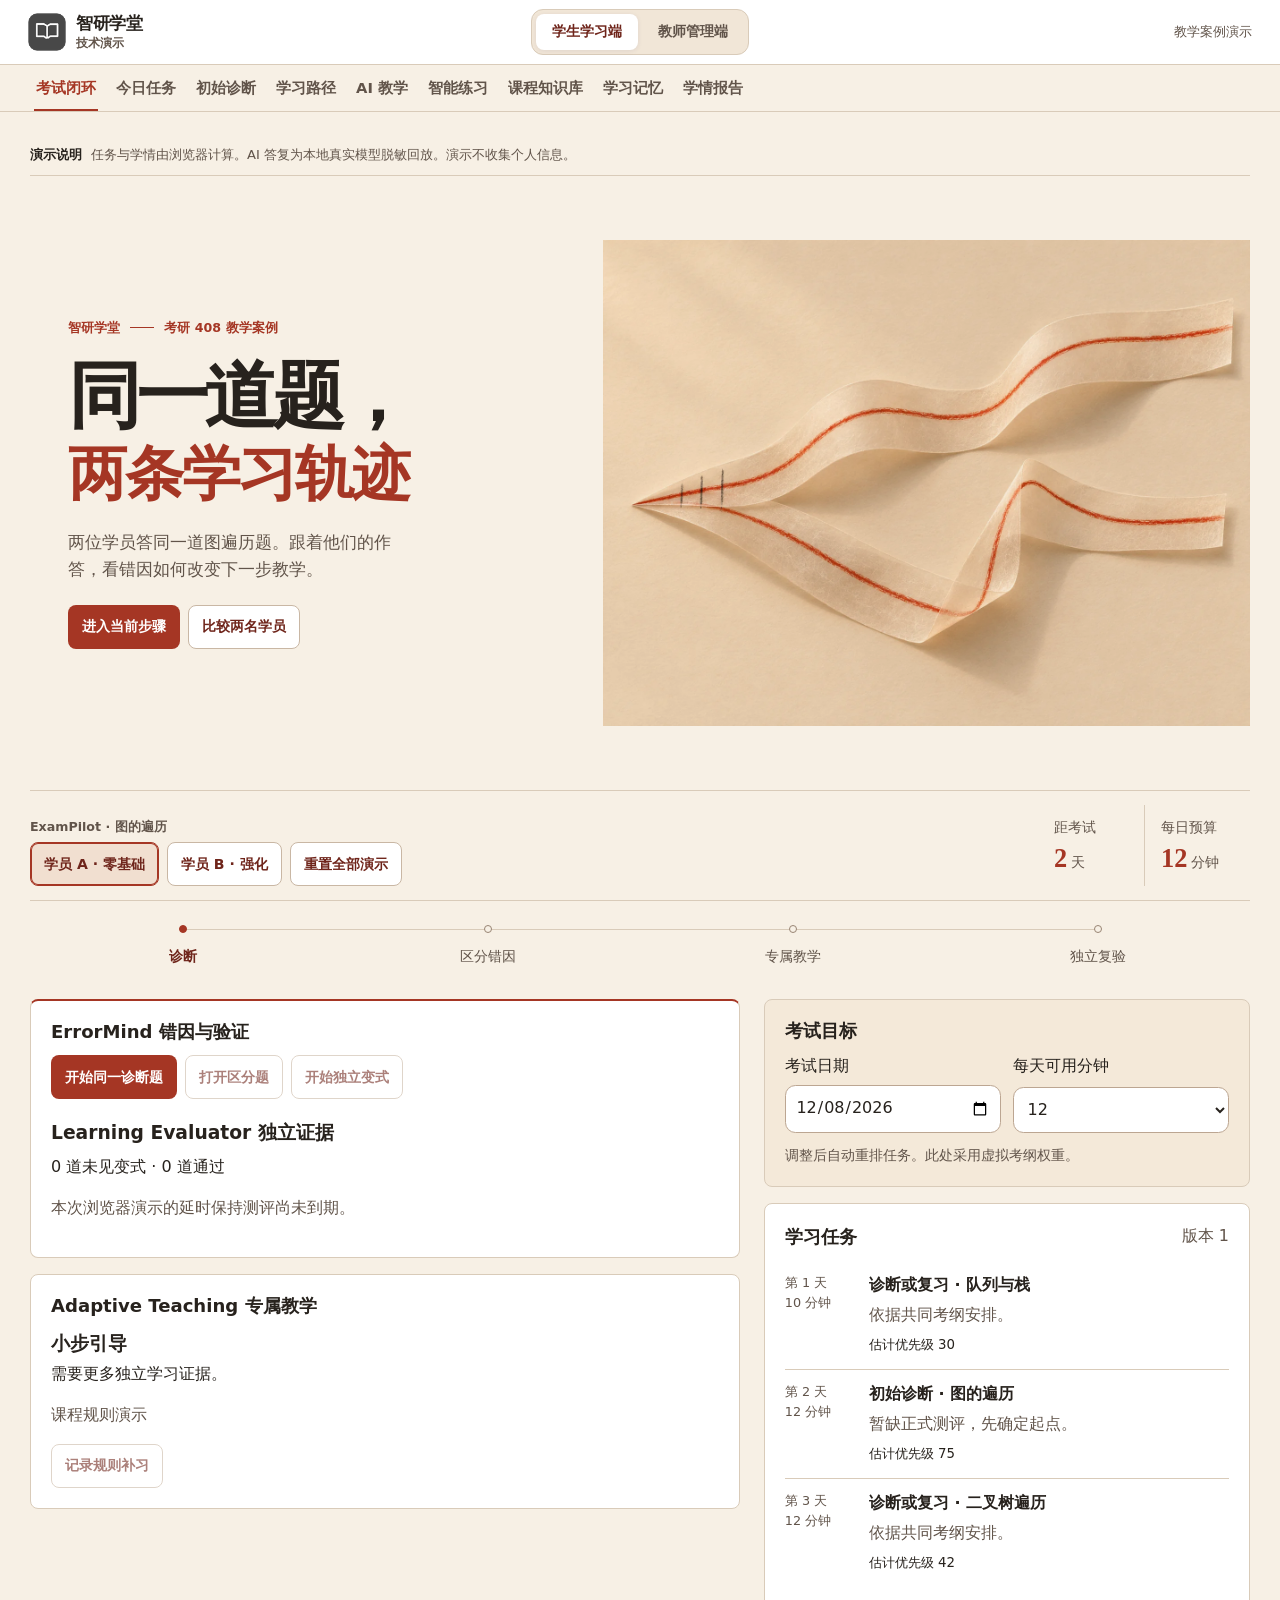
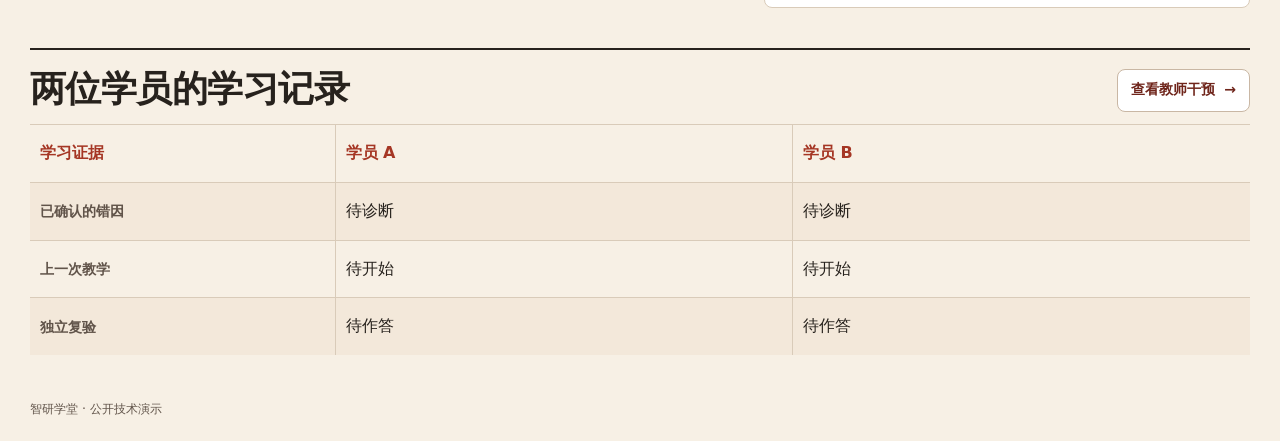
==== commit c7df9a0d: "Tell the two learning trajectories as an interactive case study" ====
--- a/site/index.html
+++ b/site/index.html
@@ -7,8 +7,8 @@
   <meta name="description" content="用两位虚拟学员体验考研 408：按考期排任务、诊断错因、独立复验，并查看本地模型回放。">
   <title>智研学堂 · 技术演示</title>
   <link rel="icon" href="./assets/brand.png" type="image/png">
-  <link rel="stylesheet" href="./assets/demo.css?v=visual-1">
-  <script type="module" src="./assets/demo.js?v=visual-1"></script>
+  <link rel="stylesheet" href="./assets/demo.css?v=study-trajectories-1">
+  <script type="module" src="./assets/demo.js?v=study-trajectories-1"></script>
 </head>
 <body>
   <a class="skip" href="#workspace">跳到内容</a>
@@ -22,7 +22,7 @@
         <a href="#exam">学生学习端</a>
         <a href="#teacher-exam">教师管理端</a>
       </nav>
-      <span class="static-label">浏览器演示</span>
+      <span class="static-label">教学案例演示</span>
     </div>
   </header>
   <div class="app-frame">
--- a/site/assets/demo.css
+++ b/site/assets/demo.css
@@ -1,16 +1,17 @@
 :root {
   color-scheme: light;
-  --canvas: #f1f2e9;
+  --canvas: #f7f0e5;
   --white: #fff;
-  --ink: #182d24;
-  --muted: #526359;
-  --line: #d6ded0;
-  --brand: #235d43;
-  --dark-brand: #173e2c;
-  --soft: #e1eadb;
-  --radius: 14px;
-  --forest: #15372b;
-  --lime: #e2f49b;
+  --ink: #27221d;
+  --muted: #61544a;
+  --line: #d9cbb9;
+  --brand: #a53624;
+  --dark-brand: #6f251b;
+  --soft: #f1dfd0;
+  --radius: 8px;
+  --display: "Songti SC", "Noto Serif SC", "STSong", "SimSun", serif;
+  --ink-dark: #382c25;
+  --paper-light: #f8e8d5;
   font: 16px/1.55 Inter, "PingFang SC", "Microsoft YaHei UI", "Microsoft YaHei", system-ui, sans-serif;
 }
 *,*::before,*::after { box-sizing: border-box; }
@@ -22,7 +23,7 @@
 a { color: inherit; text-decoration: none; }
 button { font: inherit; cursor: pointer; }
 button:disabled { cursor: default; opacity: .58; }
-:focus-visible { outline: 3px solid #a16a16; outline-offset: 4px; }
+:focus-visible { outline: 3px solid #a53624; outline-offset: 4px; }
 .skip { position: absolute; left: 10px; top: 10px; z-index: 5; transform: translateY(-150%); padding: 10px; background: white; }
 .skip:focus { transform: none; }
 .topbar { background: var(--white); border-bottom: 1px solid var(--line); }
@@ -32,29 +33,29 @@
 .identity strong, .identity small { display: block; line-height: 1.26; }
 .identity strong { font-size: 1.08rem; letter-spacing: -.02em; }
 .identity small { color: var(--muted); font-size: .75rem; font-weight: 600; margin-top: 2px; }
-.role-switch { display: grid; grid-template-columns: 1fr 1fr; gap: 4px; border: 1px solid var(--line); padding: 4px; background: #edf1e8; border-radius: 12px; }
+.role-switch { display: grid; grid-template-columns: 1fr 1fr; gap: 4px; border: 1px solid var(--line); padding: 4px; background: #f1e6d7; border-radius: 12px; }
 .role-switch a { padding: 7px 16px; border-radius: 8px; white-space: nowrap; font-size: .88rem; font-weight: 700; color: var(--muted); text-align: center; }
 .role-switch a[aria-current] { color: var(--dark-brand); background: white; box-shadow: 0 1px 5px #31206216; }
 .static-label { justify-self: end; font-size: .82rem; color: var(--muted); white-space: nowrap; display: flex; align-items: center; gap: 6px; }
 .app-frame { max-width: 1480px; min-height: calc(100vh - 65px); margin-inline: auto; display: grid; grid-template-columns: 226px minmax(0,1fr); }
-.sidebar { background: var(--forest); border-right: 0; padding: 27px 15px; display: flex; flex-direction: column; gap: 13px; }
-.sidebar-label { padding-inline: 12px; margin: 0; color: #bdcfc2; font-size: .82rem; font-weight: 600; }
+.sidebar { background: var(--ink-dark); border-right: 0; padding: 27px 15px; display: flex; flex-direction: column; gap: 13px; }
+.sidebar-label { padding-inline: 12px; margin: 0; color: #d9c6b5; font-size: .82rem; font-weight: 600; }
 .sidebar nav { display: grid; gap: 5px; }
-.sidebar nav a { min-height: 46px; padding: 10px 12px; border-radius: 10px; display: flex; align-items: center; gap: 10px; font-size: .92rem; font-weight: 680; color: #edf4ee; }
-.sidebar nav a:hover { background: #2d5040; }
-.sidebar nav a[aria-current] { background: var(--lime); color: var(--forest); }
+.sidebar nav a { min-height: 46px; padding: 10px 12px; border-radius: 10px; display: flex; align-items: center; gap: 10px; font-size: .92rem; font-weight: 680; color: #f4e7d7; }
+.sidebar nav a:hover { background: #544236; }
+.sidebar nav a[aria-current] { background: var(--paper-light); color: var(--ink-dark); }
 main { padding: 23px 30px 16px; min-width: 0; }
 main:focus { outline: none; }
-.demo-notice { display: flex; align-items: center; gap: 9px; padding: 10px 12px; border: 1px solid #d6ded0; background: #f3f5e9; border-radius: 10px; color: #56458b; font-size: .82rem; margin-bottom: 19px; }
+.demo-notice { display: flex; align-items: center; gap: 9px; padding: 10px 12px; border: 1px solid #d9cbb9; background: #f3f5e9; border-radius: 10px; color: #56458b; font-size: .82rem; margin-bottom: 19px; }
 .demo-notice strong { color: #4929b8; white-space: nowrap; }
 .workspace-footer { color: var(--muted); font-size: .78rem; padding-block: 20px 6px; }
 .announcement { position: absolute; width: 1px; height: 1px; margin: -1px; overflow: hidden; clip-path: inset(50%); }
 
-.course-hero { position: relative; isolation: isolate; overflow: hidden; display: grid; grid-template-columns: minmax(0,1.48fr) minmax(0,1fr); align-items: center; min-height: 280px; border-radius: 23px; background: var(--forest); color: white; }
+.course-hero { position: relative; isolation: isolate; overflow: hidden; display: grid; grid-template-columns: minmax(0,1.48fr) minmax(0,1fr); align-items: center; min-height: 280px; border-radius: 23px; background: var(--ink-dark); color: white; }
 .hero-content { padding: clamp(22px,3vw,42px); z-index: 1; }
-.hero-label { display: inline-flex; align-items: center; gap: 7px; color: #c6dacb; font-weight: 700; font-size: .9rem; }
+.hero-label { display: inline-flex; align-items: center; gap: 7px; color: #d9c6b5; font-weight: 700; font-size: .9rem; }
 .course-hero h1 { font-size: clamp(2.35rem,4vw,4.3rem); letter-spacing: -.05em; margin: 12px 0 7px; }
-.course-hero p { margin-bottom: 20px; color: #edf6ee; max-width: 32rem; }
+.course-hero p { margin-bottom: 20px; color: #f9ebd9; max-width: 32rem; }
 .hero-art { min-height: 270px; display: grid; place-items: center; position: relative; }
 .hero-ring { width: 330px; height: 330px; border-radius: 50%; border: 1px solid #eedfff4f; box-shadow: 0 0 0 28px #fff1, 0 0 0 61px #fff1; transform: translate(18px, 2px); position: absolute; }
 .book-cover,.book-shadow { position: absolute; width: 151px; height: 181px; border-radius: 17px; transform: rotate(-10deg); }
@@ -69,7 +70,7 @@
 .button svg { flex: none; }
 .primary { background: var(--brand); color: white; }
 .primary:hover:not(:disabled) { background: var(--dark-brand); }
-.secondary { background: white; color: var(--dark-brand); border-color: #bac8b9; }
+.secondary { background: white; color: var(--dark-brand); border-color: #c9b7a4; }
 .secondary:hover,.complete,.hero-primary { background: var(--soft); color: var(--dark-brand); }
 .complete { border-color: #cfc0ff; }
 .hero-primary { background: #faf7ff; border-color: #faf7ff; }
@@ -82,7 +83,7 @@
 .feature-grid { display: grid; grid-template-columns: repeat(4,minmax(0,1fr)); gap: 11px; }
 .card { min-width: 0; background: white; border: 1px solid var(--line); border-radius: var(--radius); }
 .feature { padding: 15px; min-height: 150px; position: relative; }
-.feature:hover { border-color: #9dafa2; box-shadow: 0 6px 18px #48249912; }
+.feature:hover { border-color: #bca692; box-shadow: 0 6px 18px #48249912; }
 .feature > strong { display: block; margin-top: 9px; font-size: 1rem; }
 .feature p { margin: 5px 0 0; color: var(--muted); font-size: .82rem; }
 .tile-icon { width: 40px; height: 40px; display: inline-grid; place-items: center; background: var(--soft); color: var(--brand); border-radius: 10px; flex: none; }
@@ -96,10 +97,10 @@
 .inline-row p { margin: 3px 0 0; color: var(--muted); font-size: .81rem; }
 .progress-row { display: flex; justify-content: space-between; align-items: center; margin: 12px 0 8px; color: var(--brand); }
 .progress-row strong span { color: var(--muted); font-weight: 600; }
-progress { width: 100%; height: 8px; border: 0; display: block; border-radius: 5px; background: #e1eadb; color: #235d43; overflow: hidden; }
-progress::-webkit-progress-bar { background: #e1eadb; }
-progress::-webkit-progress-value { background: #235d43; border-radius: 5px; }
-progress::-moz-progress-bar { background: #235d43; border-radius: 5px; }
+progress { width: 100%; height: 8px; border: 0; display: block; border-radius: 5px; background: #f1dfd0; color: #a53624; overflow: hidden; }
+progress::-webkit-progress-bar { background: #f1dfd0; }
+progress::-webkit-progress-value { background: #a53624; border-radius: 5px; }
+progress::-moz-progress-bar { background: #a53624; border-radius: 5px; }
 .page-heading { padding: 3px 0 13px; }
 .page-heading h1 { color: var(--ink); font-size: clamp(1.9rem,3.5vw,2.9rem); margin: 5px 0 7px; letter-spacing: -.045em; }
 .page-heading p { color: var(--muted); margin-bottom: 4px; }
@@ -107,7 +108,7 @@
 .sample-tag { white-space: nowrap; background: var(--soft); color: #4a32a1; border-radius: 6px; font-size: .75rem; padding: 2px 7px; font-weight: 700; }
 .list { display: grid; gap: 6px; }
 .list-row { display: grid; grid-template-columns: auto minmax(0,1fr) auto; align-items: center; gap: 9px; width: 100%; padding: 8px 9px; border: 1px solid var(--line); border-radius: 10px; background: white; color: var(--ink); text-align: left; }
-.list-row:hover,.list-row[aria-pressed=true],.choice:hover:not(:disabled),.choice[aria-pressed=true] { background: #f7f3ff; border-color: #9dafa2; }
+.list-row:hover,.list-row[aria-pressed=true],.choice:hover:not(:disabled),.choice[aria-pressed=true] { background: #f7f3ff; border-color: #bca692; }
 .list-row small { display: block; color: var(--muted); font-size: .76rem; }
 .list-row > svg { color: var(--brand); }
 .section-title { margin-top: 12px; }
@@ -191,7 +192,7 @@
 }
 .persona-bar { display: flex; align-items: center; flex-wrap: wrap; gap: 8px; margin-bottom: 14px; }
 .persona-bar button:last-child { margin-inline-start: auto; }
-.button[aria-pressed=true] { border-color: #238464; background: #d9f2e9; color: #0d513c; box-shadow: inset 0 0 0 1px #238464; }
+.button[aria-pressed=true] { border-color: var(--brand); background: var(--soft); color: var(--dark-brand); box-shadow: inset 0 0 0 1px var(--brand); }
 .personal-hero { min-height: 240px; gap: 15px; }
 .hero-summary { z-index: 1; align-self: center; margin-inline-end: 4%; padding: 1rem 1.5rem; border: 1px solid #9ed6c286; border-radius: 17px; background: #092c2380; color: white; }
 .hero-summary strong { display: block; font-size: clamp(2rem, 9vw, 4rem); line-height: 1; }
@@ -234,22 +235,57 @@
 .exam-question .choices { display: grid; margin-bottom: .75rem; }
 .exam-question .choices button { justify-content: flex-start; text-align: left; }
 
+.case-edition { display: block; }
+.case-edition .sidebar {
+  overflow: hidden; padding: 0 32px; border-bottom: 1px solid var(--line); background: transparent;
+}
+.case-edition .sidebar-label { display: none; }
+.case-edition .sidebar nav {
+  display: flex; gap: 16px; overflow-x: auto; padding: 0 2px; align-items: center; scrollbar-width: thin;
+}
+.case-edition .sidebar nav a { border-radius: 0; white-space: nowrap; padding-inline: 2px; color: var(--muted); }
+.case-edition .sidebar nav a:hover { background: transparent; color: var(--brand); }
+.case-edition .sidebar nav a[aria-current] {
+  background: transparent; color: var(--brand); box-shadow: inset 0 -2px 0 var(--brand);
+}
+.case-edition .demo-notice { margin-bottom: 0; }
 .exam-header {
-  display: grid; grid-template-columns: minmax(0, 1.25fr) minmax(0, 1fr); align-items: center;
-  gap: clamp(16px, 4vw, 48px); padding: clamp(20px, 4vw, 48px); border-radius: 18px;
-  background: var(--forest); color: #f6fbf0;
-}
-.exam-header .kicker { color: #c6dacb; margin-bottom: 12px; font-weight: 500; }
-.exam-header h1 { margin: 0 0 14px; font-size: clamp(2.4rem, 4.7vw, 4.65rem); font-weight: 600; letter-spacing: -.055em; line-height: 1; }
-.exam-header h1 span { display: block; font-size: .64em; letter-spacing: -.025em; line-height: 1.22; margin-top: 8px; }
-.exam-lead { max-width: 33ch; color: #d7e6d9; margin: 0; }
-.highlight { background: var(--lime); color: var(--forest); }
-.exam-header :focus-visible, .sidebar :focus-visible { outline-color: #e8b860; }
-.highlight:hover:not(:disabled) { background: #f1f9bf; }
-.exam-header .exam-metrics { background: transparent; color: #f6fbf0; border-color: #507464; margin-top: 20px; max-width: 360px; }
+  display: grid; grid-template-columns: minmax(0, .88fr) minmax(0, 1.12fr); align-items: center;
+  gap: clamp(24px, 5vw, 76px); padding: clamp(28px, 5vw, 72px) 0;
+}
+.exam-intro { padding-inline-start: clamp(0px, 3vw, 40px); }
+.exam-intro .kicker { color: var(--brand); margin-bottom: 22px; font-weight: 600; display: flex; align-items: center; gap: 10px; }
+.exam-intro .kicker span { width: 24px; border-block-start: 1px solid currentColor; }
+.exam-header h1 { margin: 0 0 24px; font-family: var(--display); font-size: clamp(2.9rem, 5.7vw, 6.35rem); font-weight: 700; letter-spacing: -.07em; line-height: 1.05; }
+.exam-header h1 span { display: block; font-size: .81em; letter-spacing: -.04em; color: var(--brand); margin-top: 7px; }
+.exam-lead { max-width: 31ch; color: var(--muted); margin: 0 0 22px; font-size: clamp(1rem, 1.35vw, 1.18rem); }
+.highlight { background: var(--brand); color: white; }
+.highlight:hover:not(:disabled) { background: var(--dark-brand); }
+.trajectory-art { margin: 0; min-width: 0; }
+.trajectory-art img { display: block; width: 100%; height: auto; mix-blend-mode: multiply; }
+.case-session {
+  display: grid; grid-template-columns: minmax(0, 1fr) minmax(160px, auto); align-items: end;
+  border-block: 1px solid var(--line); gap: 16px; padding: 14px 0;
+}
+.case-session .kicker { margin-bottom: 6px; color: var(--muted); }
+.case-session .persona-bar { margin-bottom: 0; }
+.case-session .persona-bar button:last-child { margin-inline-start: 0; }
+.case-session .exam-metrics { min-width: 212px; border: 0; background: transparent; }
+.case-session .exam-metrics dd { font-family: Georgia, serif; color: var(--brand); }
+.trajectory-notebook { border-block-start: 2px solid var(--ink); margin-block: 40px 20px; padding-block: 18px 4px; }
+.trajectory-heading { display: flex; flex-wrap: wrap; justify-content: space-between; align-items: center; gap: 12px; margin-block-end: 12px; }
+.trajectory-heading h2 { font-family: var(--display); font-size: clamp(1.5rem, 3.2vw, 2.25rem); }
+.trajectory-notebook table { border-collapse: collapse; width: 100%; table-layout: fixed; }
+.trajectory-notebook th, .trajectory-notebook td { border-block-start: 1px solid var(--line); text-align: start; padding: 16px 10px; }
+.trajectory-notebook thead th:first-child { width: 25%; }
+.trajectory-notebook th + th, .trajectory-notebook td { border-inline-start: 1px solid var(--line); }
+.trajectory-notebook tbody tr:nth-child(odd) { background: #f3e8da; }
+.trajectory-notebook thead th { color: var(--brand); }
+.trajectory-notebook tbody th { color: var(--muted); font-size: .9rem; }
+.exam-metrics { background: transparent; color: #fff2df; border-color: #507464; margin-top: 20px; max-width: 360px; }
 .exam-header .exam-metrics > div + div { border-color: #507464; }
-.exam-header .exam-metrics :is(dt, small) { color: #c6dacb; }
-.exam-header .exam-metrics dd { color: #f6fbf0; font-size: 1.45rem; }
+.exam-header .exam-metrics :is(dt, small) { color: #d9c6b5; }
+.exam-header .exam-metrics dd { color: #fff2df; font-size: 1.45rem; }
 .exam-metrics {
   display: grid; grid-auto-flow: column; grid-auto-columns: minmax(0, 1fr);
   margin: 0; padding: 0; border: 1px solid var(--line); border-radius: 8px;
@@ -260,26 +296,38 @@
 .exam-metrics dt { color: var(--muted); font-size: .875rem; }
 .exam-metrics dd { margin: 4px 0 0; font-weight: 600; color: var(--ink); font-size: 1.65rem; line-height: 1.2; }
 .exam-metrics dd small { font-size: .85rem; font-weight: 500; color: var(--muted); }
-.exam-steps { display: grid; grid-template-columns: repeat(4, minmax(0, 1fr)); list-style: none; margin: 8px 0 0; padding: 0; gap: 8px; }
-.exam-steps li { display: grid; place-items: center; min-height: 44px; text-align: center; font-size: .875rem; color: var(--muted); border-block-start: 2px solid var(--line); }
+.exam-steps {
+  position: relative; display: grid; grid-template-columns: repeat(4, minmax(0, 1fr));
+  list-style: none; margin: 16px 0 0; padding: 12px 0 0; isolation: isolate;
+}
+.exam-steps::before { content: ""; position: absolute; z-index: -1; inset: 12px 12.5% auto; border-top: 1px solid var(--line); }
+.exam-steps li {
+  position: relative; display: grid; place-items: center; text-align: center; min-height: 44px;
+  padding-block-start: 6px; color: var(--muted); font-size: .875rem;
+}
+.exam-steps li::before {
+  content: ""; position: absolute; inset-block-start: -4px; inset-inline-start: calc(50% - 4px);
+  width: 8px; height: 8px; border: 1px solid #988473; border-radius: 50%; background: var(--canvas);
+}
+.exam-steps li[aria-current="step"] { color: var(--dark-brand); font-weight: 700; }
+.exam-steps li[aria-current="step"]::before { background: var(--brand); border-color: var(--brand); }
 .exam-steps button { width: 100%; min-height: 44px; padding: 4px; border: 0; background: transparent; color: inherit; font: inherit; }
 .exam-steps button:hover { background: var(--soft); }
-.exam-steps li[aria-current="step"] { border-color: var(--brand); color: var(--dark-brand); font-weight: 600; }
-.exam-layout { display: grid; grid-template-columns: minmax(0, 1.45fr) minmax(0, 1fr); gap: 20px; margin-top: 20px; align-items: start; }
+.exam-layout { display: grid; grid-template-columns: minmax(0, 1.46fr) minmax(0, 1fr); gap: 24px; margin-top: 20px; align-items: start; }
 .exam-column { display: grid; gap: 16px; min-width: 0; }
 .exam-column .section { margin-top: 0; }
-.exam-config { background: #eff3e8; }
-.exam-assessment { border-top: 3px solid var(--brand); }
+.exam-config { background: #f4e9d9; }
+.exam-assessment { border-top: 2px solid var(--brand); }
 .exam-assessment h3 { margin-bottom: 8px; }
 .exam-teaching .answer { border-inline-start: 3px solid var(--brand); }
-.teacher-intro { padding: clamp(20px, 4vw, 40px); background: var(--forest); border-radius: 18px; margin-bottom: 16px; }
+.teacher-intro { padding: clamp(20px, 4vw, 40px); background: var(--ink-dark); border-radius: 18px; margin-bottom: 16px; }
 .teacher-intro .page-heading { padding: 0; }
-.teacher-intro .page-heading h1 { color: #f6fbf0; }
-.teacher-intro .page-heading :is(p, .kicker) { color: #d7e6d9; }
+.teacher-intro .page-heading h1 { color: #fff2df; }
+.teacher-intro .page-heading :is(p, .kicker) { color: #ecd9c8; }
 .exam-layout .padded, .teacher-queue .padded { padding: 20px; }
 .exam-layout h2, .teacher-queue h2 { font-weight: 600; letter-spacing: 0; }
 .exam-layout .goal-fields { grid-template-columns: repeat(auto-fit, minmax(min(100%, 150px), 1fr)); gap: 12px; }
-.exam-layout .goal-fields input, .exam-layout .goal-fields select { min-width: 0; min-height: 44px; border-color: #9dafa2; color: var(--ink); }
+.exam-layout .goal-fields input, .exam-layout .goal-fields select { min-width: 0; min-height: 44px; border-color: #bca692; color: var(--ink); }
 .exam-note { margin: 12px 0 0; font-size: .875rem; }
 .exam-plan .adaptive-list { margin-top: 0; gap: 0; }
 .exam-plan .adaptive-list li { display: grid; grid-template-columns: 72px minmax(0, 1fr); gap: 12px; padding: 12px 0; border: 0; border-radius: 0; }
@@ -297,22 +345,20 @@
   .exam-layout { grid-template-columns: minmax(0, 1fr); }
 }
 @media (max-width: 500px) {
-  .exam-header { grid-template-columns: minmax(0,1fr); gap: 16px; padding: 16px; }
+  .exam-header { padding: 24px 0 16px; gap: 20px; }
   .exam-layout .padded, .teacher-queue .padded { padding: 16px; }
   .exam-metrics > div { padding: 8px 12px; }
-  .exam-steps { gap: 4px; }
   .exam-steps li { font-size: .8rem; }
 }
 
-.layer-map { margin: 0; min-width: 0; padding: clamp(14px, 2vw, 24px); border: 1px solid #507464; border-radius: 14px; color: #edf6ee; background: #234638; }
-.layer-map figcaption { margin: 0 0 8px; font-size: .9rem; font-weight: 600; }
-.map-plot { position: relative; display: grid; grid-template-columns: repeat(3, minmax(0, 1fr)); min-height: 126px; isolation: isolate; }
-.map-plot > div { display: flex; flex-direction: column; align-items: center; justify-content: space-around; }
-.map-plot b { display: grid; place-items: center; width: 34px; height: 34px; border: 1px solid #9ab6a3; border-radius: 50%; background: #234638; color: #f3f8ee; font: 600 .94rem ui-monospace, Consolas, monospace; }
-.map-plot > div:first-of-type b { background: #e2f49b; color: #1b3021; border-color: #e2f49b; }
-.map-edges { position: absolute; z-index: -1; inset: 0; background: linear-gradient(90deg, transparent 50%, #9ab6a3 50% 83.33%, transparent 83.33%) center 25% / 100% 1px no-repeat, linear-gradient(90deg, transparent 50%, #9ab6a3 50% 83.33%, transparent 83.33%) center 75% / 100% 1px no-repeat; }
-.map-edges::before, .map-edges::after { content: ""; position: absolute; inset: 0 50% 0 16.67%; background: #9ab6a3; }
-.map-edges::before { clip-path: polygon(0 49%, 100% 24%, 100% 25%, 0 50%); }
-.map-edges::after { clip-path: polygon(0 50%, 100% 75%, 100% 76%, 0 51%); }
-.map-key { display: grid; grid-template-columns: repeat(3, minmax(0, 1fr)); border-block-start: 1px solid #547565; padding-block-start: 8px; color: #c5daca; text-align: center; font-size: .8rem; font-variant-numeric: tabular-nums; }
-.sr-only { position: absolute; width: 1px; height: 1px; padding: 0; margin: -1px; overflow: hidden; clip-path: inset(50%); white-space: nowrap; border: 0; }
+
+@media (max-width: 760px) {
+  .case-edition .sidebar { padding-inline: 12px; }
+  .exam-intro { padding-inline: 0; }
+  .exam-intro .kicker { margin-bottom: 12px; }
+  .exam-header h1 { margin: 0 0 14px; }
+  .exam-lead { margin-bottom: 12px; }
+  .trajectory-art img { width: 100%; aspect-ratio: 16 / 10; object-fit: cover; object-position: center 50%; }
+  .case-session { grid-template-columns: minmax(0, 1fr); align-items: stretch; gap: 8px; }
+  .case-session .exam-metrics { min-width: 0; }
+}
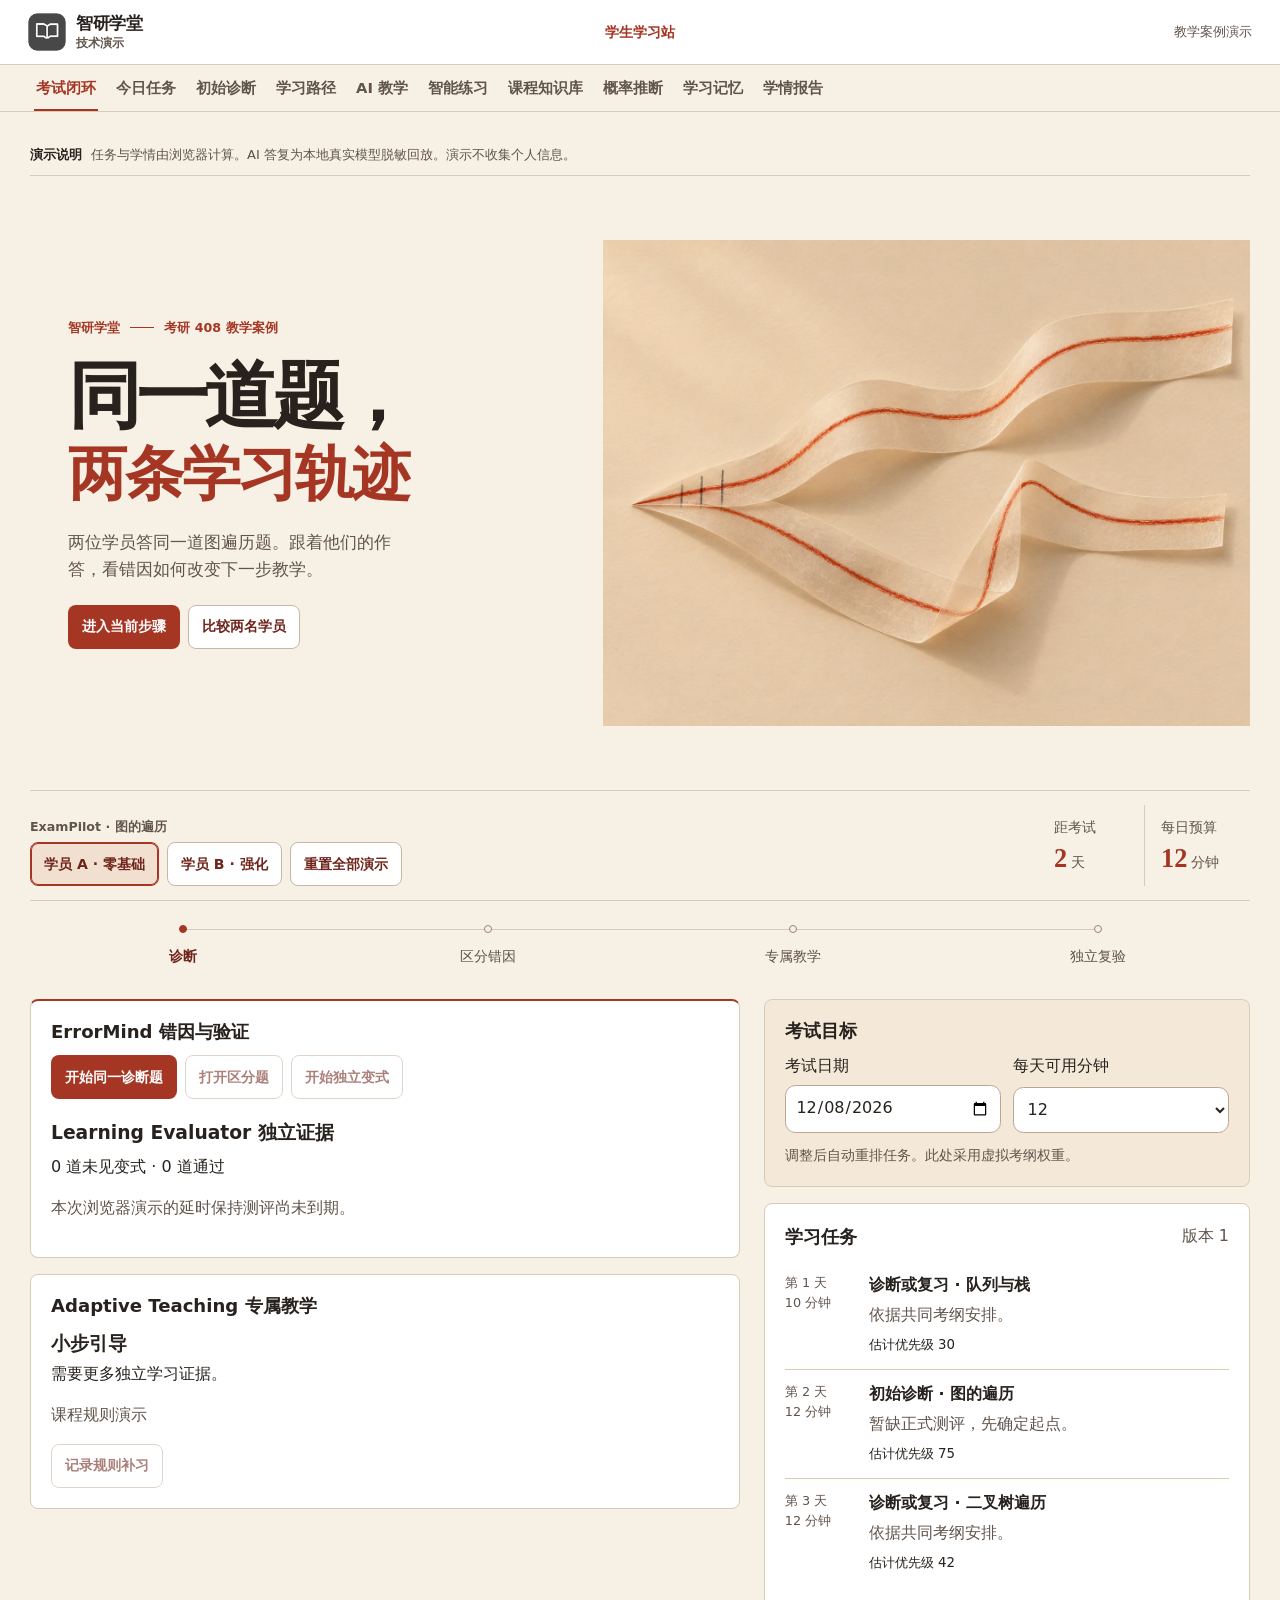
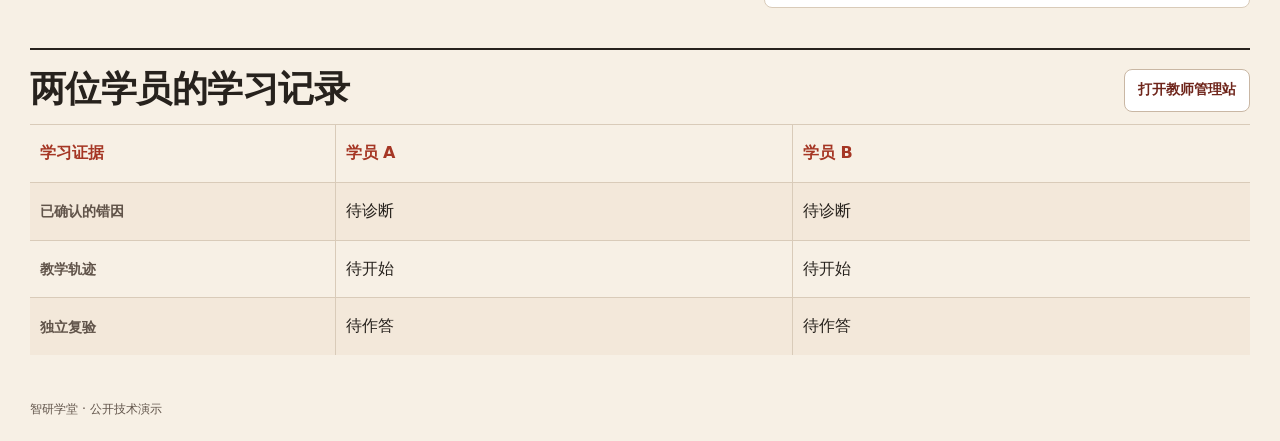
==== commit 710a0599: "Separate the public teaching demo into learner and management sites" ====
--- a/site/index.html
+++ b/site/index.html
@@ -7,10 +7,10 @@
   <meta name="description" content="用两位虚拟学员体验考研 408：按考期排任务、诊断错因、独立复验，并查看本地模型回放。">
   <title>智研学堂 · 技术演示</title>
   <link rel="icon" href="./assets/brand.png" type="image/png">
-  <link rel="stylesheet" href="./assets/demo.css?v=study-trajectories-1">
-  <script type="module" src="./assets/demo.js?v=study-trajectories-1"></script>
+  <link rel="stylesheet" href="./assets/demo.css?v=portals-1">
+  <script type="module" src="./assets/demo.js?v=portals-1"></script>
 </head>
-<body>
+<body data-portal="student">
   <a class="skip" href="#workspace">跳到内容</a>
   <header class="topbar">
     <div class="head-inner">
@@ -18,10 +18,7 @@
         <img src="./assets/brand.png" alt="" width="38" height="38">
         <span><strong>智研学堂</strong><small>技术演示</small></span>
       </a>
-      <nav class="role-switch" id="role-switch" aria-label="演示身份">
-        <a href="#exam">学生学习端</a>
-        <a href="#teacher-exam">教师管理端</a>
-      </nav>
+      <span class="portal-label">学生学习站</span>
       <span class="static-label">教学案例演示</span>
     </div>
   </header>
--- a/site/assets/demo.css
+++ b/site/assets/demo.css
@@ -362,3 +362,8 @@
   .case-session { grid-template-columns: minmax(0, 1fr); align-items: stretch; gap: 8px; }
   .case-session .exam-metrics { min-width: 0; }
 }
+
+.portal-label { justify-self: center; color: var(--brand); font-size: .9rem; font-weight: 600; }
+.probability-answer { margin: 16px 0 4px; }
+.probability-answer strong { display: block; font: 600 2.4rem Georgia, serif; color: var(--brand); }
+@media (max-width: 500px) { .portal-label { justify-self: end; } }
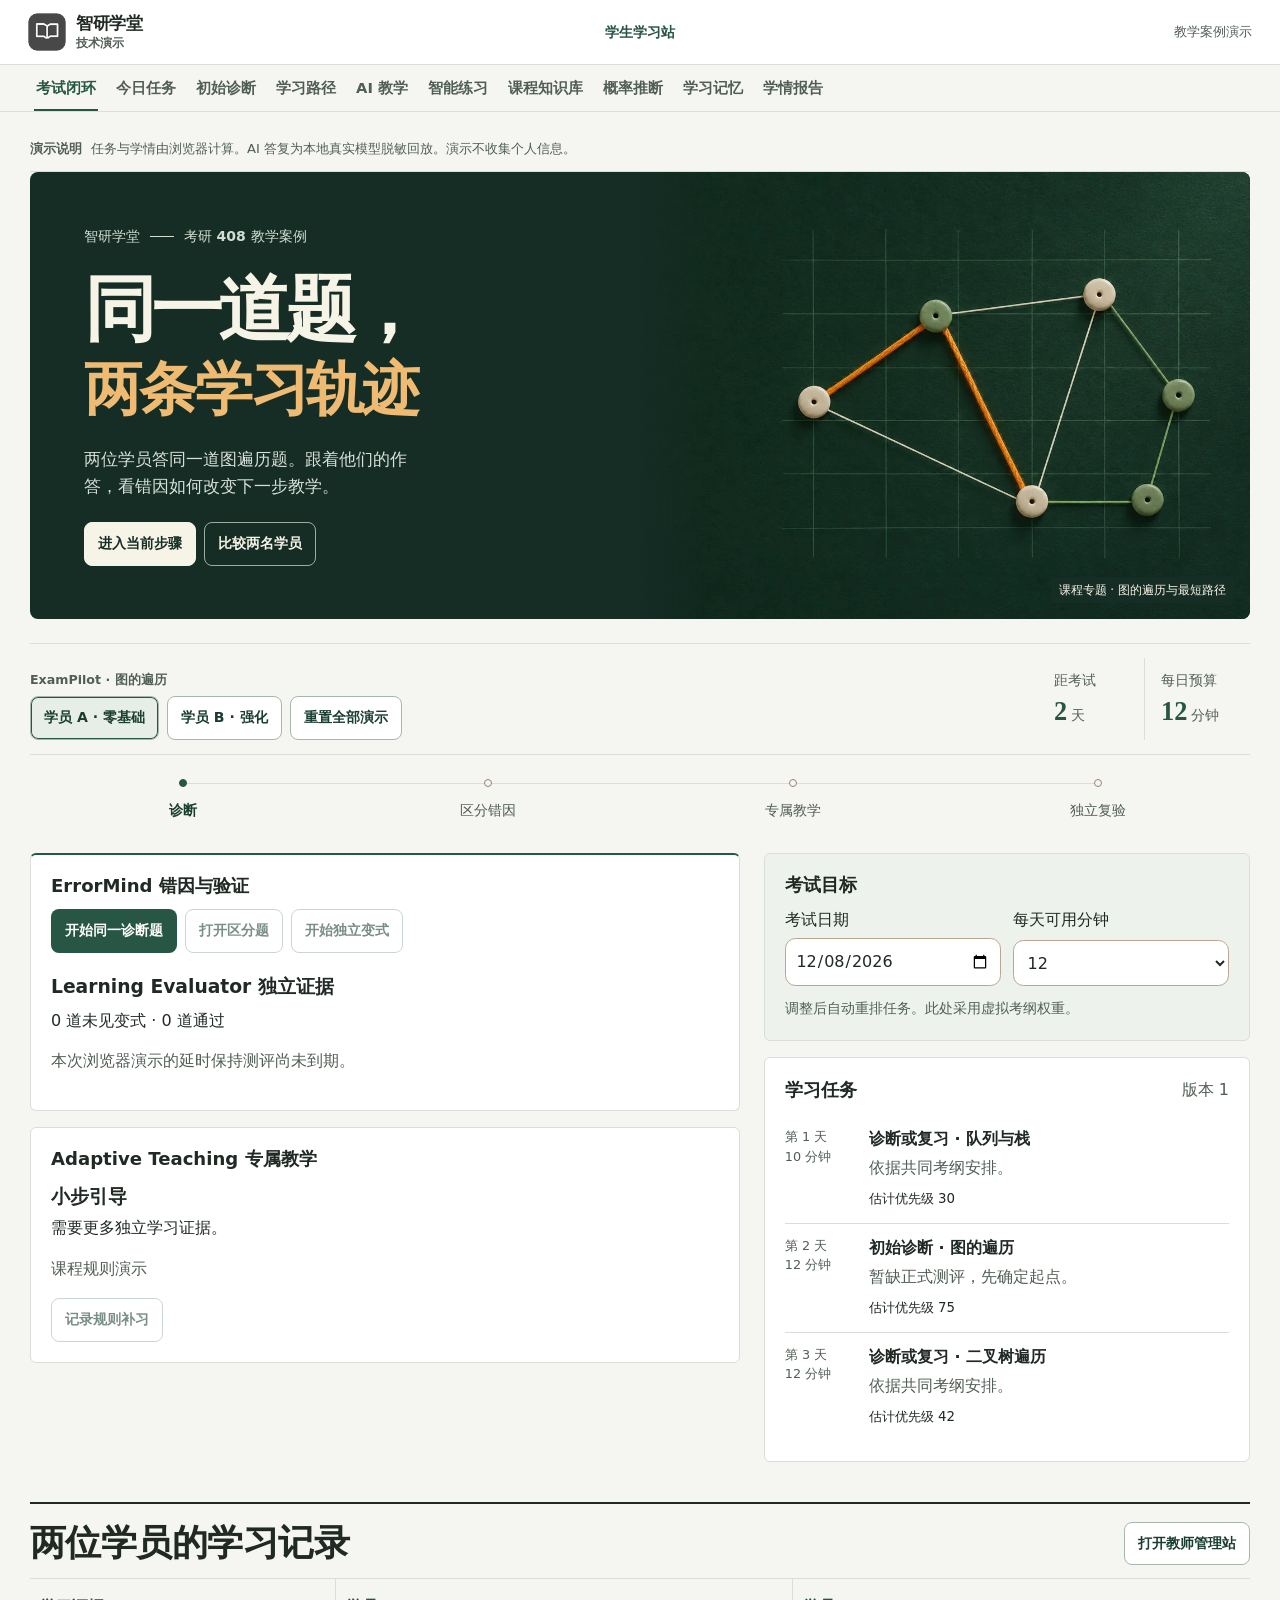
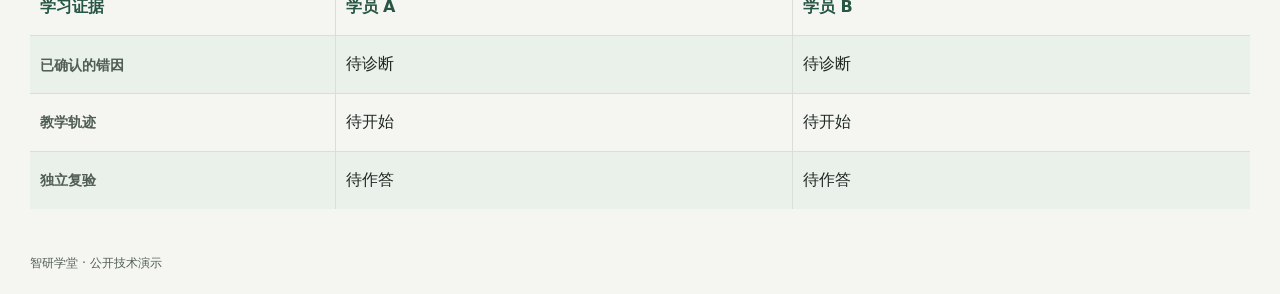
==== commit 9c555773: "Design an editorial study experience for the public demo" ====
--- a/site/index.html
+++ b/site/index.html
@@ -7,8 +7,8 @@
   <meta name="description" content="用两位虚拟学员体验考研 408：按考期排任务、诊断错因、独立复验，并查看本地模型回放。">
   <title>智研学堂 · 技术演示</title>
   <link rel="icon" href="./assets/brand.png" type="image/png">
-  <link rel="stylesheet" href="./assets/demo.css?v=portals-1">
-  <script type="module" src="./assets/demo.js?v=portals-1"></script>
+  <link rel="stylesheet" href="./assets/demo.css?v=editorial-study-1">
+  <script type="module" src="./assets/demo.js?v=editorial-study-1"></script>
 </head>
 <body data-portal="student">
   <a class="skip" href="#workspace">跳到内容</a>
--- a/site/assets/demo.css
+++ b/site/assets/demo.css
@@ -1,17 +1,19 @@
 :root {
   color-scheme: light;
-  --canvas: #f7f0e5;
+  --canvas: #f5f6f2;
   --white: #fff;
-  --ink: #27221d;
-  --muted: #61544a;
-  --line: #d9cbb9;
-  --brand: #a53624;
-  --dark-brand: #6f251b;
-  --soft: #f1dfd0;
-  --radius: 8px;
-  --display: "Songti SC", "Noto Serif SC", "STSong", "SimSun", serif;
-  --ink-dark: #382c25;
-  --paper-light: #f8e8d5;
+  --ink: #202924;
+  --muted: #515e55;
+  --line: #d9dfd8;
+  --brand: #275644;
+  --dark-brand: #193e30;
+  --soft: #e7eee7;
+  --radius: 6px;
+  --display: "Noto Serif SC", "Songti SC", "STSong", "SimSun", Georgia, serif;
+  --ink-dark: #162d26;
+  --paper-light: #f6f4e7;
+  --study-paper: #fcfdf9;
+  --study-accent: #efbb72;
   font: 16px/1.55 Inter, "PingFang SC", "Microsoft YaHei UI", "Microsoft YaHei", system-ui, sans-serif;
 }
 *,*::before,*::after { box-sizing: border-box; }
@@ -23,7 +25,7 @@
 a { color: inherit; text-decoration: none; }
 button { font: inherit; cursor: pointer; }
 button:disabled { cursor: default; opacity: .58; }
-:focus-visible { outline: 3px solid #a53624; outline-offset: 4px; }
+:focus-visible { outline: 3px solid #397153; outline-offset: 3px; }
 .skip { position: absolute; left: 10px; top: 10px; z-index: 5; transform: translateY(-150%); padding: 10px; background: white; }
 .skip:focus { transform: none; }
 .topbar { background: var(--white); border-bottom: 1px solid var(--line); }
@@ -108,12 +110,12 @@
 .sample-tag { white-space: nowrap; background: var(--soft); color: #4a32a1; border-radius: 6px; font-size: .75rem; padding: 2px 7px; font-weight: 700; }
 .list { display: grid; gap: 6px; }
 .list-row { display: grid; grid-template-columns: auto minmax(0,1fr) auto; align-items: center; gap: 9px; width: 100%; padding: 8px 9px; border: 1px solid var(--line); border-radius: 10px; background: white; color: var(--ink); text-align: left; }
-.list-row:hover,.list-row[aria-pressed=true],.choice:hover:not(:disabled),.choice[aria-pressed=true] { background: #f7f3ff; border-color: #bca692; }
+.list-row:hover,.list-row[aria-pressed=true],.choice:hover:not(:disabled),.choice[aria-pressed=true] { background: var(--soft); border-color: #a8b7ad; }
 .list-row small { display: block; color: var(--muted); font-size: .76rem; }
 .list-row > svg { color: var(--brand); }
 .section-title { margin-top: 12px; }
 .muted { color: var(--muted); }
-blockquote { color: #443969; background: #f6f2ff; border-left: 3px solid #b6a2f5; margin-inline: 0; padding: 12px; border-radius: 0 8px 8px 0; }
+blockquote { color: var(--ink); background: var(--canvas); border-inline-start: 3px solid var(--brand); margin-inline: 0; padding: 12px; border-radius: 0 4px 4px 0; }
 .question { background: var(--soft); padding: 11px 12px; border-radius: 9px; font-weight: 700; }
 .answer { white-space: pre-wrap; }
 .source { border-radius: 9px; border: 1px solid var(--line); padding: 9px; }
@@ -279,7 +281,7 @@
 .trajectory-notebook th, .trajectory-notebook td { border-block-start: 1px solid var(--line); text-align: start; padding: 16px 10px; }
 .trajectory-notebook thead th:first-child { width: 25%; }
 .trajectory-notebook th + th, .trajectory-notebook td { border-inline-start: 1px solid var(--line); }
-.trajectory-notebook tbody tr:nth-child(odd) { background: #f3e8da; }
+.trajectory-notebook tbody tr:nth-child(odd) { background: #eaf0ea; }
 .trajectory-notebook thead th { color: var(--brand); }
 .trajectory-notebook tbody th { color: var(--muted); font-size: .9rem; }
 .exam-metrics { background: transparent; color: #fff2df; border-color: #507464; margin-top: 20px; max-width: 360px; }
@@ -316,7 +318,7 @@
 .exam-layout { display: grid; grid-template-columns: minmax(0, 1.46fr) minmax(0, 1fr); gap: 24px; margin-top: 20px; align-items: start; }
 .exam-column { display: grid; gap: 16px; min-width: 0; }
 .exam-column .section { margin-top: 0; }
-.exam-config { background: #f4e9d9; }
+.exam-config { background: #edf2ed; }
 .exam-assessment { border-top: 2px solid var(--brand); }
 .exam-assessment h3 { margin-bottom: 8px; }
 .exam-teaching .answer { border-inline-start: 3px solid var(--brand); }
@@ -367,3 +369,116 @@
 .probability-answer { margin: 16px 0 4px; }
 .probability-answer strong { display: block; font: 600 2.4rem Georgia, serif; color: var(--brand); }
 @media (max-width: 500px) { .portal-label { justify-self: end; } }
+.app-frame:not(.case-edition) { background: var(--canvas); grid-template-columns: 224px minmax(0, 1fr); }
+.app-frame:not(.case-edition) main { padding-inline: clamp(16px, 3.4vw, 52px); }
+.app-frame:not(.case-edition) .sidebar {
+  position: sticky; top: 0; align-self: start; min-height: calc(100vh - 65px); max-height: 100vh;
+  overflow-y: auto; background: var(--study-paper); border-inline-end: 1px solid var(--line);
+}
+.app-frame:not(.case-edition) .sidebar-label {
+  padding-bottom: 12px; border-block-end: 1px solid var(--line); color: var(--ink); font-size: .96rem;
+}
+.demo-nav-group { margin-block: 0 8px; }
+.demo-nav-group p { color: var(--muted); font-size: .78rem; padding-inline: 12px; margin: 0 0 4px; font-weight: 700; }
+.sidebar .demo-nav-group a { color: var(--ink); min-height: 36px; padding-block: 4px; border-radius: 4px; font-weight: 530; }
+.sidebar .demo-nav-group a:hover { background: var(--canvas); }
+.sidebar .demo-nav-group a[aria-current] {
+  background: var(--soft); color: var(--dark-brand); box-shadow: inset 2px 0 var(--brand);
+}
+.demo-notice, .demo-notice strong { color: var(--muted); }
+.demo-notice { background: transparent; border: 0; border-block-end: 1px solid var(--line); border-radius: 0; padding: 4px 0 12px; }
+.app-frame:not(.case-edition) .kicker { color: var(--dark-brand); }
+.app-frame:not(.case-edition) .page-heading { padding-block: 8px 24px; }
+.app-frame:not(.case-edition) .page-heading h1 { font-family: var(--display); font-weight: 600; letter-spacing: -.02em; }
+.app-frame .secondary { border-color: #a8b7ad; }
+.app-frame:not(.case-edition) .button[aria-pressed=true] { background: var(--soft); color: var(--dark-brand); }
+.workspace-overview, .demo-tutor-grid {
+  display: grid; grid-template-columns: minmax(0, 1.6fr) minmax(260px, 1fr); gap: 24px; align-items: start;
+}
+.exam-header, .study-cover { display: grid; grid-template-columns: minmax(0, 1fr) minmax(0, 1.12fr); align-items: stretch;
+  padding: 0; margin: 0 0 24px; background: var(--ink-dark); color: var(--paper-light); border-radius: 8px; overflow: hidden; }
+.exam-header .exam-intro, .study-cover-content { align-self: center; padding: clamp(24px, 4.2vw, 60px); }
+.exam-header .exam-intro { padding-inline-end: 12px; }
+.exam-header h1 { color: var(--paper-light); font-weight: 600; font-size: clamp(2.35rem, 5.6vw, 5rem); line-height: 1.12; }
+.exam-header h1 span { color: var(--study-accent); }
+.exam-header .kicker, .study-cover h2 { color: #d1dfd2; font-weight: 550; font-size: .875rem; }
+.exam-header .exam-lead, .study-cover-content p:not(.task-duration) { color: #d8e1d9; }
+.exam-header .highlight, .study-cover .primary { color: var(--ink-dark); background: var(--paper-light); border-color: var(--paper-light); }
+.exam-header .highlight:hover, .study-cover .primary:hover { background: #dbe6d9; border-color: #dbe6d9; }
+.exam-header .secondary, .study-cover .secondary { color: var(--paper-light); background: transparent; border-color: #9aafa0; }
+.exam-header .secondary:hover, .study-cover .secondary:hover { background: var(--brand); }
+.exam-header :focus-visible, .study-cover :focus-visible { outline-color: var(--study-accent); }
+.course-ink-art { min-height: 272px; width: 100%; height: auto; position: relative; margin: 0; }
+.course-ink-art img { position: absolute; inset: 0; margin: 0; mix-blend-mode: normal; width: 100%; height: 100%; object-fit: cover; }
+.course-ink-art figcaption { position: absolute; inset: auto 16px 16px auto; padding: 4px 8px; background: var(--ink-dark);
+  border: 0; border-radius: 3px; color: var(--paper-light); font-size: .75rem; }
+.study-cover h2 { margin-block-end: 16px; }
+.study-cover h3 { font: 600 clamp(1.95rem, 4vw, 3.3rem)/1.25 var(--display); margin: 0 0 8px; }
+.study-cover .task-duration { color: var(--study-accent); margin: 8px 0; font-size: .875rem; font-weight: 550; }
+.study-cover details { margin-top: 12px; }
+.study-cover summary { cursor: pointer; }
+.study-cover .adaptive-list :is(.day, p) { color: #d8e1d9; }
+.workspace-overview { margin-block-start: 32px; gap: clamp(24px, 3.5vw, 48px); }
+.today-work { display: grid; gap: 28px; }
+.demo-evidence, .goal-panel, .continue-study { border-block-start: 1px solid var(--ink); padding-block-start: 16px; }
+.goal-panel .goal-fields { margin-block: 12px 8px; }
+.continue-study > div { display: flex; flex-wrap: wrap; gap: 8px; margin-block-start: 12px; }
+.demo-evidence p { color: var(--muted); margin: 8px 0; }
+.demo-evidence p strong { font: 3.25rem/1.08 Georgia, serif; font-variant-numeric: tabular-nums; color: var(--ink); }
+.demo-evidence progress { background: var(--line); color: var(--brand); }
+.demo-evidence progress::-webkit-progress-bar { background: var(--line); }
+.demo-evidence progress::-webkit-progress-value { background: var(--brand); }
+.demo-evidence progress::-moz-progress-bar { background: var(--brand); }
+.demo-evidence .topic-grid { display: block; margin-top: 12px; }
+.demo-evidence .topic-grid > div { display: grid; grid-template-columns: minmax(0, 1fr) auto; align-items: center; min-width: 0;
+  gap: 4px 8px; border: 0; border-block-end: 1px solid var(--line); border-radius: 0; background: transparent; padding: 8px 0; }
+.demo-evidence .topic-grid > div small { grid-column: 1; }
+.demo-tutor-side { display: grid; gap: 12px; }
+.demo-tutor-side h2, .demo-companion h2 { margin-block-end: 9px; }
+.demo-tutor-grid .answer { margin-block-end: 10px; overflow-wrap: anywhere; }
+.demo-chapters { margin-block-end: 12px; }
+.demo-chapters .section-head { gap: 10px; align-items: end; flex-wrap: wrap; }
+.demo-chapters label { display: grid; gap: 3px; color: var(--muted); font-size: .82rem; }
+.demo-chapters input { min-height: 40px; max-width: min(100%, 16rem); padding: 7px 9px; border: 1px solid #bca692;
+  border-radius: 7px; font: inherit; color: var(--ink); }
+.demo-chapters [hidden] { display: none; }
+.demo-chapters .link-stack { flex-wrap: wrap; margin-top: 10px; }
+.demo-document { padding: clamp(20px, 3.2vw, 40px); }
+.demo-document .kicker, .demo-document h2 { margin-block-end: 12px; }
+.demo-document h2 { font: 600 clamp(1.8rem, 3.3vw, 2.75rem)/1.25 var(--display); }
+.demo-document blockquote, .demo-tutor-side blockquote { border-color: var(--brand); background: var(--canvas); color: var(--ink); line-height: 1.95; }
+.demo-companion { background: #edf2ed; border-block-start: 3px solid var(--brand); }
+.demo-companion .topic-state { margin-block-end: 8px; }
+.teacher-queue h2 { font: 600 1.375rem/1.3 var(--display); }
+.diagnosis-matrix { padding: clamp(16px, 2.8vw, 32px); }
+.diagnosis-summary { display: grid; grid-template-columns: repeat(3, minmax(0, 1fr)); margin-block: 20px 16px; border-block: 1px solid var(--line); }
+.diagnosis-summary > div { display: grid; gap: 8px; padding: 12px; }
+.diagnosis-summary > div + div { border-inline-start: 1px solid var(--line); }
+.diagnosis-summary dt { color: var(--muted); font-size: .875rem; }
+.diagnosis-summary dd { font: 2.25rem/1 Georgia, serif; font-variant-numeric: tabular-nums; margin: 0; }
+.diagnosis-matrix table { border-spacing: 4px; border-collapse: separate; }
+.diagnosis-matrix td { padding: 0; border: 0; }
+.diagnosis-matrix .topic-state { display: block; width: 100%; text-align: start; border-radius: 3px; padding: 8px 12px; }
+.wide-table tr > :first-child { position: sticky; inset-inline-start: 0; background: var(--study-paper); }
+@media (min-width: 701px) {
+  .course-ink-art img { mask-image: linear-gradient(to right, transparent, #000 12%); }
+}
+@media (max-width: 900px) {
+  .workspace-overview, .demo-tutor-grid { grid-template-columns: minmax(0, 1fr); }
+}
+@media (max-width: 700px) {
+  .app-frame:not(.case-edition) { grid-template-columns: minmax(0, 1fr); }
+  .app-frame:not(.case-edition) .sidebar {
+    position: static; min-height: auto; max-height: none; overflow-y: visible; border-inline-end: 0;
+  }
+  .demo-nav-group { display: flex; align-items: center; flex: none; margin: 0; }
+  .demo-nav-group p { margin: 0; padding-inline: 8px; }
+  .sidebar .demo-nav-group a { min-height: 44px; }
+  .app-frame:not(.case-edition) .persona-bar [data-action=reset] {
+    margin-inline-start: auto; background: transparent; border-color: transparent; text-decoration: underline;
+  }
+  .exam-header, .study-cover { grid-template-columns: minmax(0, 1fr); }
+  .exam-header .exam-intro { padding-inline-end: 24px; }
+  .course-ink-art { min-height: 0; aspect-ratio: 2.05; }
+  .diagnosis-summary > div { padding-inline: 8px; }
+}
